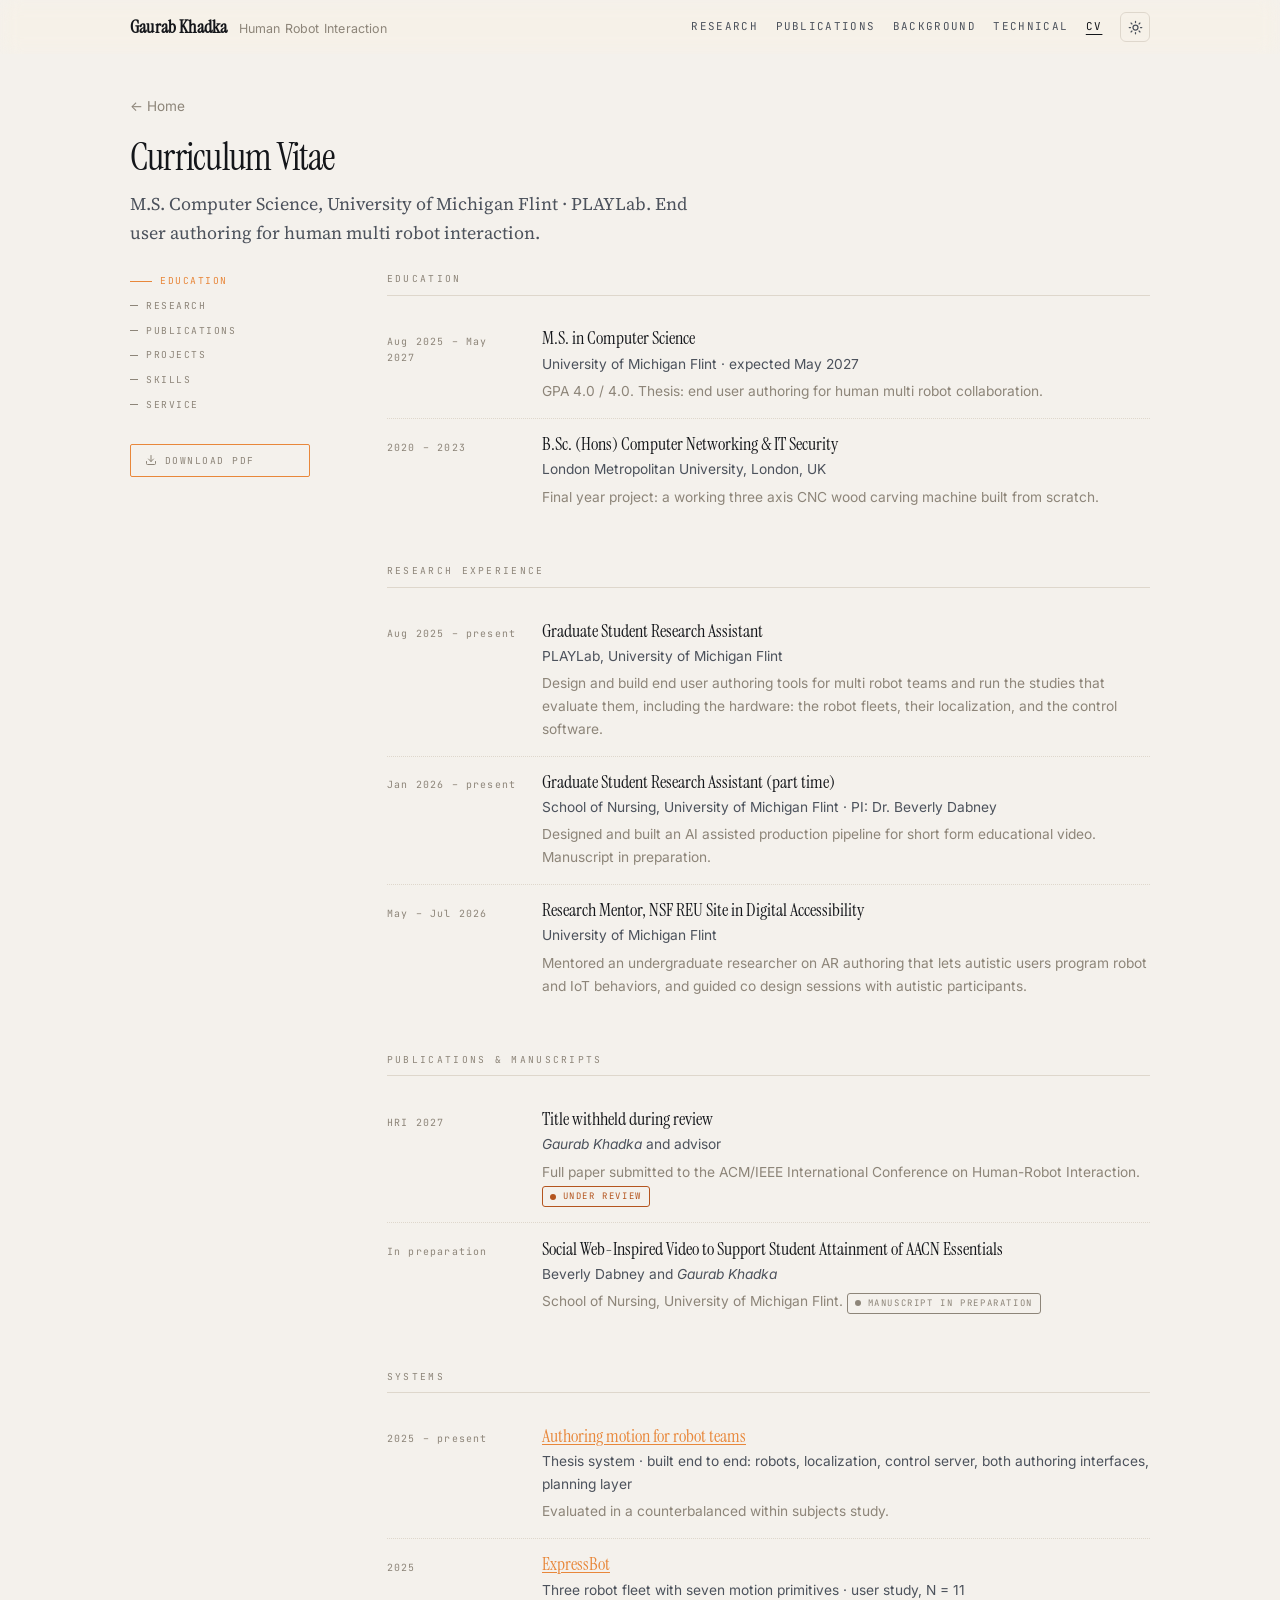
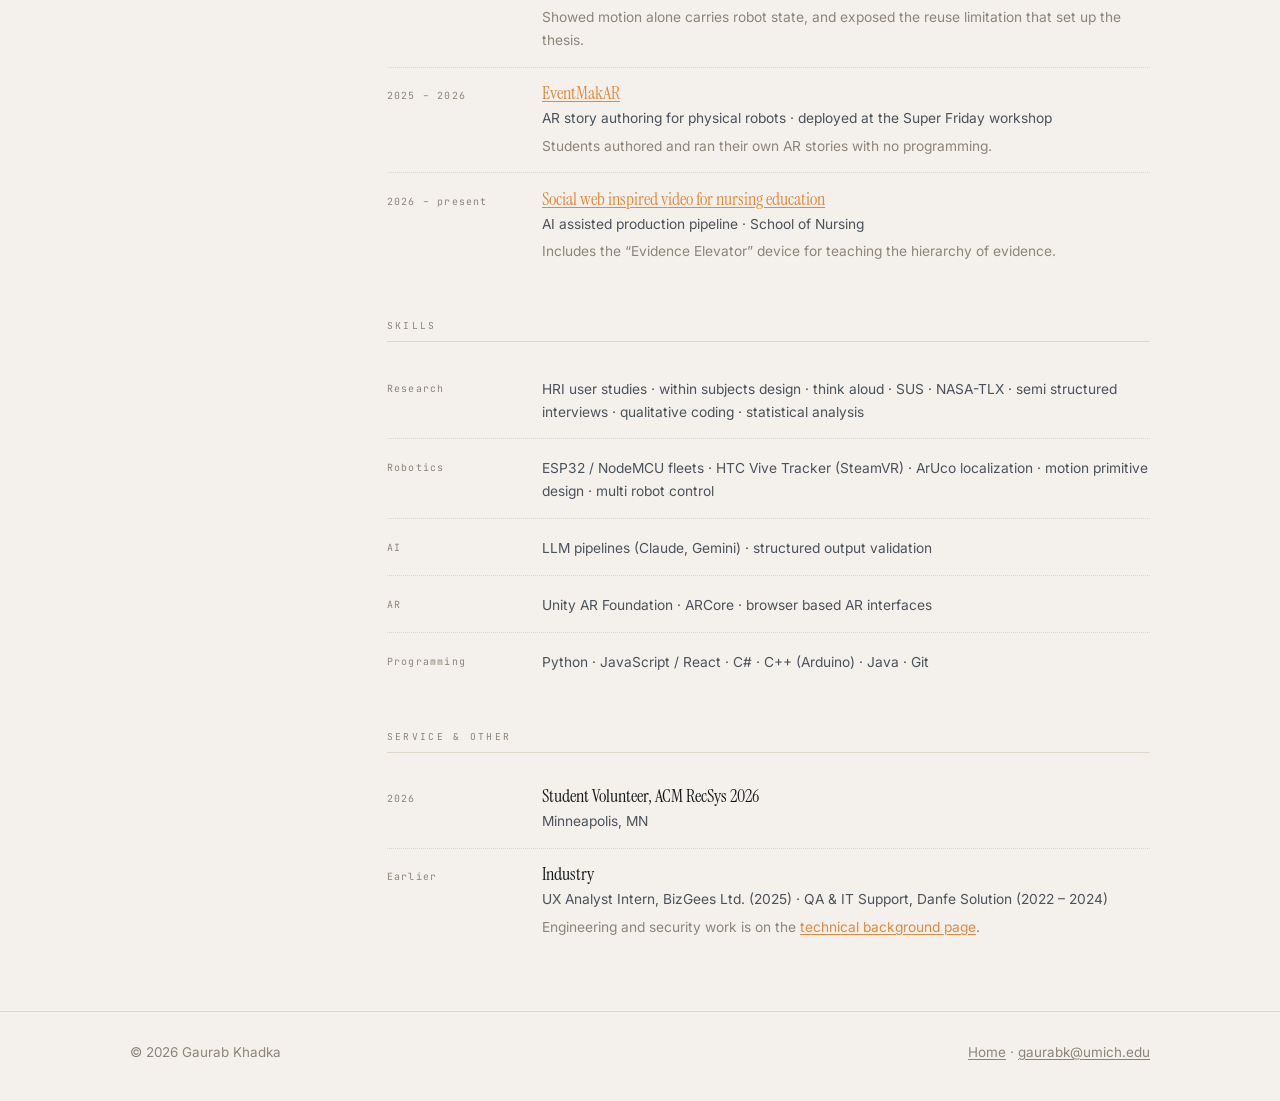
==== cv.html @ 8a124705 "Add the archive, the travelling timeline and a real CV page Publications become a kinetic archive: y" ====
<!DOCTYPE html>
<html lang="en">
<head>
<meta charset="UTF-8">
<meta name="viewport" content="width=device-width, initial-scale=1">
<title>Curriculum Vitae &mdash; Gaurab Khadka</title>
<meta name="description" content="Curriculum vitae of Gaurab Khadka: M.S. Computer Science at the University of Michigan Flint, working on end user authoring for human multi robot interaction.">
<link rel="icon" href="data:image/svg+xml,%3Csvg xmlns='http://www.w3.org/2000/svg' viewBox='0 0 64 64'%3E%3Crect width='64' height='64' rx='12' fill='%2314407f'/%3E%3Ctext x='32' y='45' font-family='Georgia,serif' font-size='33' fill='white' text-anchor='middle'%3EGK%3C/text%3E%3C/svg%3E">
<link rel="preconnect" href="https://fonts.googleapis.com">
<link rel="preconnect" href="https://fonts.gstatic.com" crossorigin>
<link href="https://fonts.googleapis.com/css2?family=Inter:wght@400;500;600&family=Instrument+Serif:ital@0;1&family=Source+Serif+4:ital,opsz,wght@0,8..60,400;0,8..60,600;1,8..60,400&family=JetBrains+Mono:wght@400;500&display=swap" rel="stylesheet">
<link rel="stylesheet" href="styles.css">
<link rel="stylesheet" href="system.css">
<link rel="stylesheet" href="art-direction.css">
<link rel="stylesheet" href="instruments.css">
<script>
  try { var t = localStorage.getItem('theme'); if (t) document.documentElement.setAttribute('data-theme', t); } catch (e) {}
</script>
</head>
<body>
<a class="skip" href="#main">Skip to content</a>

<header class="site-head">
  <div class="wrap">
    <a class="brand" href="index.html">Gaurab Khadka <span>Human Robot Interaction</span></a>
    <nav class="site-nav" aria-label="Primary">
      <a href="index.html#research">Research</a>
      <a href="index.html#publications" class="hide-xs">Publications</a>
      <a href="index.html#background" class="hide-sm">Background</a>
      <a href="engineering.html" class="hide-sm">Technical</a>
      <a href="cv.html" aria-current="page">CV</a>
      <button class="theme-btn" id="themeBtn" type="button" aria-label="Switch between light and dark theme">
        <svg viewBox="0 0 24 24" fill="none" stroke="currentColor" stroke-width="2" stroke-linecap="round" aria-hidden="true">
          <circle cx="12" cy="12" r="4"></circle>
          <path d="M12 2v2M12 20v2M2 12h2M20 12h2M4.9 4.9l1.4 1.4M17.7 17.7l1.4 1.4M19.1 4.9l-1.4 1.4M6.3 17.7l-1.4 1.4"></path>
        </svg>
      </button>
    </nav>
  </div>
</header>

<main id="main">
<div class="wrap">

  <div class="page-head">
    <a class="back" href="index.html">Home</a>
    <h1>Curriculum Vitae</h1>
    <p class="sub">
      M.S. Computer Science, University of Michigan Flint &middot; PLAYLab.
      End user authoring for human multi robot interaction.
    </p>
  </div>

  <div class="cv-grid" data-cv>

    <nav class="cv-index" aria-label="CV sections">
      <a href="#cv-edu"><s></s>Education</a>
      <a href="#cv-res"><s></s>Research</a>
      <a href="#cv-pub"><s></s>Publications</a>
      <a href="#cv-proj"><s></s>Projects</a>
      <a href="#cv-skill"><s></s>Skills</a>
      <a href="#cv-serv"><s></s>Service</a>
      <a class="cv-dl" href="Gaurab_Khadka_CV.pdf">
        <svg viewBox="0 0 24 24" width="12" height="12" fill="none" stroke="currentColor" stroke-width="2" stroke-linecap="round" stroke-linejoin="round" aria-hidden="true"><path d="M21 15v4a2 2 0 0 1-2 2H5a2 2 0 0 1-2-2v-4"></path><path d="M7 10l5 5 5-5M12 15V3"></path></svg>
        Download PDF
      </a>
    </nav>

    <div>
      <section class="cv-sec" id="cv-edu">
        <h2>Education</h2>
        <div class="cv-item">
          <div class="cv-when">Aug 2025 &ndash; May 2027</div>
          <div>
            <div class="cv-what">M.S. in Computer Science</div>
            <div class="cv-where">University of Michigan Flint &middot; expected May 2027</div>
            <div class="cv-note">GPA 4.0 / 4.0. Thesis: end user authoring for human multi robot collaboration.</div>
          </div>
        </div>
        <div class="cv-item">
          <div class="cv-when">2020 &ndash; 2023</div>
          <div>
            <div class="cv-what">B.Sc. (Hons) Computer Networking &amp; IT Security</div>
            <div class="cv-where">London Metropolitan University, London, UK</div>
            <div class="cv-note">Final year project: a working three axis CNC wood carving machine built from scratch.</div>
          </div>
        </div>
      </section>

      <section class="cv-sec" id="cv-res">
        <h2>Research experience</h2>
        <div class="cv-item">
          <div class="cv-when">Aug 2025 &ndash; present</div>
          <div>
            <div class="cv-what">Graduate Student Research Assistant</div>
            <div class="cv-where">PLAYLab, University of Michigan Flint</div>
            <div class="cv-note">
              Design and build end user authoring tools for multi robot teams and run the studies that evaluate
              them, including the hardware: the robot fleets, their localization, and the control software.
            </div>
          </div>
        </div>
        <div class="cv-item">
          <div class="cv-when">Jan 2026 &ndash; present</div>
          <div>
            <div class="cv-what">Graduate Student Research Assistant (part time)</div>
            <div class="cv-where">School of Nursing, University of Michigan Flint &middot; PI: Dr.&nbsp;Beverly Dabney</div>
            <div class="cv-note">Designed and built an AI assisted production pipeline for short form educational video. Manuscript in preparation.</div>
          </div>
        </div>
        <div class="cv-item">
          <div class="cv-when">May &ndash; Jul 2026</div>
          <div>
            <div class="cv-what">Research Mentor, NSF REU Site in Digital Accessibility</div>
            <div class="cv-where">University of Michigan Flint</div>
            <div class="cv-note">Mentored an undergraduate researcher on AR authoring that lets autistic users program robot and IoT behaviors, and guided co design sessions with autistic participants.</div>
          </div>
        </div>
      </section>

      <section class="cv-sec" id="cv-pub">
        <h2>Publications &amp; manuscripts</h2>
        <div class="cv-item">
          <div class="cv-when">HRI 2027</div>
          <div>
            <div class="cv-what">Title withheld during review</div>
            <div class="cv-where"><em>Gaurab Khadka</em> and advisor</div>
            <div class="cv-note">
              Full paper submitted to the ACM/IEEE International Conference on Human-Robot Interaction.
              <span class="status-chip review"><i></i> Under review</span>
            </div>
          </div>
        </div>
        <div class="cv-item">
          <div class="cv-when">In preparation</div>
          <div>
            <div class="cv-what">Social Web-Inspired Video to Support Student Attainment of AACN Essentials</div>
            <div class="cv-where">Beverly Dabney and <em>Gaurab Khadka</em></div>
            <div class="cv-note">
              School of Nursing, University of Michigan Flint.
              <span class="status-chip prep"><i></i> Manuscript in preparation</span>
            </div>
          </div>
        </div>
      </section>

      <section class="cv-sec" id="cv-proj">
        <h2>Systems</h2>
        <div class="cv-item" data-peek-k="M.S. thesis" data-peek-t="Authoring motion for robot teams"
             data-peek="Novices author the motions; a model composes the plan; the person approves before anything moves. Under review at HRI 2027.">
          <div class="cv-when">2025 &ndash; present</div>
          <div>
            <div class="cv-what"><a href="thesis.html">Authoring motion for robot teams</a></div>
            <div class="cv-where">Thesis system &middot; built end to end: robots, localization, control server, both authoring interfaces, planning layer</div>
            <div class="cv-note">Evaluated in a counterbalanced within subjects study.</div>
          </div>
        </div>
        <div class="cv-item" data-peek-k="Formative study" data-peek-t="ExpressBot"
             data-peek="Three robots at about $30 each, seven motion primitives, ArUco tracking. N = 11, SUS around 70.">
          <div class="cv-when">2025</div>
          <div>
            <div class="cv-what"><a href="expressbot.html">ExpressBot</a></div>
            <div class="cv-where">Three robot fleet with seven motion primitives &middot; user study, N = 11</div>
            <div class="cv-note">Showed motion alone carries robot state, and exposed the reuse limitation that set up the thesis.</div>
          </div>
        </div>
        <div class="cv-item" data-peek-k="Deployed" data-peek-t="EventMakAR"
             data-peek="A browser authoring tool for AR stories driven by five physical robot characters. Used live at a public workshop.">
          <div class="cv-when">2025 &ndash; 2026</div>
          <div>
            <div class="cv-what"><a href="eventmakar.html">EventMakAR</a></div>
            <div class="cv-where">AR story authoring for physical robots &middot; deployed at the Super Friday workshop</div>
            <div class="cv-note">Students authored and ran their own AR stories with no programming.</div>
          </div>
        </div>
        <div class="cv-item" data-peek-k="In preparation" data-peek-t="Social web inspired video"
             data-peek="An AI assisted pipeline that takes a competency topic through to a video in the course LMS.">
          <div class="cv-when">2026 &ndash; present</div>
          <div>
            <div class="cv-what"><a href="social-web-video.html">Social web inspired video for nursing education</a></div>
            <div class="cv-where">AI assisted production pipeline &middot; School of Nursing</div>
            <div class="cv-note">Includes the &ldquo;Evidence Elevator&rdquo; device for teaching the hierarchy of evidence.</div>
          </div>
        </div>
      </section>

      <section class="cv-sec" id="cv-skill">
        <h2>Skills</h2>
        <div class="cv-item">
          <div class="cv-when">Research</div>
          <div><div class="cv-where">HRI user studies &middot; within subjects design &middot; think aloud &middot; SUS &middot; NASA-TLX &middot; semi structured interviews &middot; qualitative coding &middot; statistical analysis</div></div>
        </div>
        <div class="cv-item">
          <div class="cv-when">Robotics</div>
          <div><div class="cv-where">ESP32 / NodeMCU fleets &middot; HTC Vive Tracker (SteamVR) &middot; ArUco localization &middot; motion primitive design &middot; multi robot control</div></div>
        </div>
        <div class="cv-item">
          <div class="cv-when">AI</div>
          <div><div class="cv-where">LLM pipelines (Claude, Gemini) &middot; structured output validation</div></div>
        </div>
        <div class="cv-item">
          <div class="cv-when">AR</div>
          <div><div class="cv-where">Unity AR Foundation &middot; ARCore &middot; browser based AR interfaces</div></div>
        </div>
        <div class="cv-item">
          <div class="cv-when">Programming</div>
          <div><div class="cv-where">Python &middot; JavaScript / React &middot; C# &middot; C++ (Arduino) &middot; Java &middot; Git</div></div>
        </div>
      </section>

      <section class="cv-sec" id="cv-serv">
        <h2>Service &amp; other</h2>
        <div class="cv-item">
          <div class="cv-when">2026</div>
          <div>
            <div class="cv-what">Student Volunteer, ACM RecSys 2026</div>
            <div class="cv-where">Minneapolis, MN</div>
          </div>
        </div>
        <div class="cv-item">
          <div class="cv-when">Earlier</div>
          <div>
            <div class="cv-what">Industry</div>
            <div class="cv-where">UX Analyst Intern, BizGees Ltd. (2025) &middot; QA &amp; IT Support, Danfe Solution (2022 &ndash; 2024)</div>
            <div class="cv-note">Engineering and security work is on the <a href="engineering.html">technical background page</a>.</div>
          </div>
        </div>
      </section>
    </div>
  </div>

</div>
</main>

<footer class="site-foot">
  <div class="wrap">
    <span>&copy; 2026 Gaurab Khadka</span>
    <span><a href="index.html">Home</a> &middot; <a href="mailto:gaurabk@umich.edu">gaurabk@umich.edu</a></span>
  </div>
</footer>

<script src="art-direction.js" defer></script>
<script src="instruments.js" defer></script>
</body>
</html>
---- styles.css ----
/* ============================================================
   Gaurab Khadka - academic site
   Shared stylesheet. Light default; dark via media query plus an
   explicit [data-theme] override set by the header toggle.
   ============================================================ */

:root {
  --paper:      #fbfbf9;
  --paper-alt:  #f3f3ef;
  --card:       #ffffff;
  --ink:        #1a1c20;
  --ink-soft:   #4a4f57;
  --ink-faint:  #6f747d;
  --rule:       #e2e1db;
  --accent:     #14407f;
  --accent-soft:#e9eef8;
  --mark:       #a8491a;
  --shadow:     0 1px 2px rgba(20, 24, 32, .05), 0 8px 24px -16px rgba(20, 24, 32, .25);

  --serif: "Source Serif 4", Georgia, "Times New Roman", serif;
  --sans:  "Inter", -apple-system, BlinkMacSystemFont, "Segoe UI", sans-serif;
  --mono:  "JetBrains Mono", ui-monospace, SFMono-Regular, Menlo, monospace;

  --measure: 66ch;
  --wide: 1060px;
}

@media (prefers-color-scheme: dark) {
  :root:not([data-theme="light"]) {
    --paper:      #12141a;
    --paper-alt:  #171a21;
    --card:       #181b22;
    --ink:        #e6e8ec;
    --ink-soft:   #b0b6c0;
    --ink-faint:  #8a919d;
    --rule:       #272b34;
    --accent:     #8fb4f0;
    --accent-soft:#1b2433;
    --mark:       #e0a273;
    --shadow:     0 1px 2px rgba(0,0,0,.3), 0 8px 24px -16px rgba(0,0,0,.6);
  }
}

:root[data-theme="dark"] {
  --paper:      #12141a;
  --paper-alt:  #171a21;
  --card:       #181b22;
  --ink:        #e6e8ec;
  --ink-soft:   #b0b6c0;
  --ink-faint:  #8a919d;
  --rule:       #272b34;
  --accent:     #8fb4f0;
  --accent-soft:#1b2433;
  --mark:       #e0a273;
  --shadow:     0 1px 2px rgba(0,0,0,.3), 0 8px 24px -16px rgba(0,0,0,.6);
}

*, *::before, *::after { box-sizing: border-box; }

html { -webkit-text-size-adjust: 100%; scroll-behavior: smooth; scroll-padding-top: 5rem; }
@media (prefers-reduced-motion: reduce) { html { scroll-behavior: auto; } }

body {
  margin: 0;
  background: var(--paper);
  color: var(--ink);
  font-family: var(--sans);
  font-size: 17px;
  line-height: 1.65;
  -webkit-font-smoothing: antialiased;
}

h1, h2, h3, h4 { font-family: var(--serif); font-weight: 600; line-height: 1.22; margin: 0; }
p { margin: 0 0 1rem; }
a { color: var(--accent); text-decoration-thickness: 1px; text-underline-offset: 2px; }
a:hover { text-decoration-thickness: 2px; }
:focus-visible { outline: 2px solid var(--accent); outline-offset: 3px; border-radius: 2px; }
img { max-width: 100%; }

.skip {
  position: absolute; left: -9999px; top: 0; background: var(--accent); color: #fff;
  padding: .6rem 1rem; z-index: 100; border-radius: 0 0 6px 0;
}
.skip:focus { left: 0; }

/* ---------- layout ---------- */
.wrap { width: 100%; max-width: var(--wide); margin: 0 auto; padding: 0 20px; }
.prose { max-width: var(--measure); }

section { padding: 2.75rem 0; border-top: 1px solid var(--rule); }
section.hero { border-top: 0; }

.eyebrow {
  font-family: var(--mono); font-size: .7rem; letter-spacing: .14em; text-transform: uppercase;
  color: var(--ink-faint); margin: 0 0 1.1rem;
}
h2.section-title { font-size: 1.45rem; margin: 0 0 1.4rem; letter-spacing: -.01em; }

/* ---------- header ---------- */
.site-head {
  position: sticky; top: 0; z-index: 50;
  background: var(--paper);
  border-bottom: 1px solid var(--rule);
}
@supports (backdrop-filter: blur(10px)) {
  .site-head { background: color-mix(in srgb, var(--paper) 86%, transparent); backdrop-filter: saturate(180%) blur(10px); }
}
.site-head .wrap { display: flex; align-items: center; justify-content: space-between; height: 58px; gap: 1rem; }
.brand { font-family: var(--serif); font-size: 1.02rem; font-weight: 600; color: var(--ink); text-decoration: none; white-space: nowrap; }
.brand span { color: var(--ink-faint); font-family: var(--sans); font-size: .78rem; font-weight: 400; margin-left: .5rem; }
@media (max-width: 680px) { .brand span { display: none; } }

.site-nav { display: flex; align-items: center; gap: 1.1rem; font-size: .88rem; }
.site-nav a { color: var(--ink-soft); text-decoration: none; }
.site-nav a:hover, .site-nav a[aria-current="page"] { color: var(--ink); text-decoration: underline; text-underline-offset: 4px; }
@media (max-width: 720px) { .site-nav .hide-sm { display: none; } }
@media (max-width: 560px) { .site-nav { gap: .8rem; font-size: .85rem; } .site-nav .hide-xs { display: none; } }

.theme-btn {
  background: none; border: 1px solid var(--rule); border-radius: 6px; cursor: pointer;
  color: var(--ink-soft); width: 30px; height: 30px; display: grid; place-items: center; padding: 0; flex: none;
}
.theme-btn:hover { color: var(--ink); border-color: var(--ink-faint); }
.theme-btn svg { width: 15px; height: 15px; }

/* ---------- hero ---------- */
.hero { padding: 3rem 0 2.5rem; }
.hero-grid { display: grid; grid-template-columns: minmax(0, 1fr) 190px; gap: 3rem; align-items: start; }
@media (max-width: 760px) { .hero-grid { grid-template-columns: 1fr; gap: 1.75rem; } }

.hero h1 { font-size: clamp(2.1rem, 5vw, 2.85rem); letter-spacing: -.02em; margin-bottom: .6rem; }
.hero .lede { font-family: var(--serif); font-size: 1.22rem; line-height: 1.5; color: var(--ink); margin-bottom: 1.1rem; }
.hero .affil { color: var(--ink-soft); font-size: .97rem; }
.hero .affil strong { font-weight: 600; color: var(--ink); }

.portrait {
  width: 190px; height: 190px; border-radius: 4px; object-fit: cover; object-position: 50% 26%;
  border: 1px solid var(--rule); box-shadow: var(--shadow); background: var(--paper-alt);
}
@media (max-width: 760px) { .portrait { width: 136px; height: 136px; } }

.links { display: flex; flex-wrap: wrap; gap: .5rem; margin-top: 1.4rem; }
.links a {
  display: inline-flex; align-items: center; gap: .4rem;
  font-size: .86rem; text-decoration: none; color: var(--ink-soft);
  border: 1px solid var(--rule); border-radius: 999px; padding: .34rem .85rem; background: var(--card);
}
.links a:hover { color: var(--accent); border-color: var(--accent); }
.links a svg { width: 14px; height: 14px; flex: none; }
.links a.primary { background: var(--accent); border-color: var(--accent); color: var(--paper); }
.links a.primary:hover { filter: brightness(1.1); color: var(--paper); }

/* ---------- news ---------- */
.news { list-style: none; margin: 0; padding: 0; max-width: var(--measure); }
.news li { display: grid; grid-template-columns: 5.6rem 1fr; gap: 1rem; padding: .5rem 0; border-bottom: 1px dotted var(--rule); font-size: .94rem; color: var(--ink-soft); }
.news li:last-child { border-bottom: 0; }
.news time { font-family: var(--mono); font-size: .76rem; color: var(--ink-faint); padding-top: .25rem; }
@media (max-width: 520px) {
  .news li { grid-template-columns: 1fr; gap: .15rem; }
  .news time { padding-top: 0; }
}

/* ---------- research entries ---------- */
.entry { display: grid; grid-template-columns: 250px minmax(0, 1fr); gap: 1.75rem; padding: 1.6rem 0; border-bottom: 1px solid var(--rule); }
.entry:last-of-type { border-bottom: 0; }
@media (max-width: 720px) { .entry { grid-template-columns: 1fr; gap: 1rem; } }

.entry-fig {
  border: 1px solid var(--rule); border-radius: 6px; background: var(--paper-alt);
  overflow: hidden; display: grid; place-items: center; min-height: 150px; padding: .6rem;
}
.entry-fig svg { width: 100%; height: auto; display: block; }
.entry-fig img { width: 100%; height: 100%; object-fit: cover; display: block; }

.entry h3 { font-size: 1.18rem; margin-bottom: .3rem; }
.entry h3 a { color: var(--ink); text-decoration: none; }
.entry h3 a:hover { color: var(--accent); text-decoration: underline; }
.entry .q { font-family: var(--serif); font-style: italic; color: var(--ink-soft); margin-bottom: .6rem; }
.entry p { font-size: .95rem; color: var(--ink-soft); }
.entry p strong { color: var(--ink); font-weight: 600; }

.meta { display: flex; flex-wrap: wrap; gap: .45rem; align-items: center; margin-bottom: .55rem; }
.pill {
  font-family: var(--mono); font-size: .68rem; letter-spacing: .03em; text-transform: uppercase;
  border: 1px solid var(--rule); border-radius: 3px; padding: .12rem .45rem; color: var(--ink-faint);
}
.pill.live { border-color: var(--accent); color: var(--accent); background: var(--accent-soft); }
.pill.review { border-color: var(--mark); color: var(--mark); }

.more { font-size: .88rem; display: inline-block; margin-top: .25rem; }
.more::after { content: " \2192"; }

/* ---------- publications ---------- */
.pub-group + .pub-group { margin-top: 1.8rem; }
.pub-group h3 { font-size: .8rem; font-family: var(--sans); font-weight: 600; color: var(--ink-faint); text-transform: uppercase; letter-spacing: .1em; margin-bottom: .6rem; }
.pub { display: grid; grid-template-columns: 3rem minmax(0, 1fr); gap: .9rem; padding: .85rem 0; border-bottom: 1px solid var(--rule); max-width: var(--measure); }
.pub:last-child { border-bottom: 0; }
.pub .tagno { font-family: var(--mono); font-size: .78rem; color: var(--ink-faint); padding-top: .2rem; }
.pub .title { font-family: var(--serif); font-size: 1.05rem; color: var(--ink); margin-bottom: .2rem; }
.pub .authors { font-size: .9rem; color: var(--ink-soft); }
.pub .authors em { font-style: normal; font-weight: 600; color: var(--ink); }
.pub .venue { font-size: .9rem; color: var(--ink-soft); margin-top: .15rem; }
.pub .note { font-size: .84rem; color: var(--ink-faint); margin-top: .35rem; }
@media (max-width: 520px) { .pub { grid-template-columns: 1fr; gap: .25rem; } }

/* ---------- simple rows (experience, mentoring, service) ---------- */
.rows { max-width: var(--measure); }
.row { padding: .95rem 0; border-bottom: 1px solid var(--rule); }
.row:last-child { border-bottom: 0; }
.row-head { display: flex; flex-wrap: wrap; justify-content: space-between; gap: .3rem 1rem; align-items: baseline; }
.row-head h3 { font-size: 1.03rem; }
.row-head .when { font-family: var(--mono); font-size: .76rem; color: var(--ink-faint); white-space: nowrap; }
.row .where { font-size: .92rem; color: var(--ink-soft); margin: .1rem 0 .35rem; }
.row p { font-size: .93rem; color: var(--ink-soft); margin: 0; }

.kw { display: flex; flex-wrap: wrap; gap: .4rem; margin-top: .2rem; }
.kw span {
  font-size: .82rem; color: var(--ink-soft); background: var(--paper-alt);
  border: 1px solid var(--rule); border-radius: 999px; padding: .22rem .7rem;
}

/* ---------- cards (engineering page) ---------- */
.cards { display: grid; grid-template-columns: repeat(auto-fill, minmax(268px, 1fr)); gap: 1rem; }
.card {
  background: var(--card); border: 1px solid var(--rule); border-radius: 8px; padding: 1.1rem 1.2rem;
  box-shadow: var(--shadow);
}
.card h3 { font-size: 1.02rem; margin-bottom: .35rem; }
.card p { font-size: .9rem; color: var(--ink-soft); margin-bottom: .6rem; }
.card .foot { font-size: .84rem; color: var(--ink-faint); }

.compact { list-style: none; margin: 0; padding: 0; max-width: var(--measure); }
.compact li { padding: .55rem 0; border-bottom: 1px dotted var(--rule); font-size: .93rem; color: var(--ink-soft); }
.compact li:last-child { border-bottom: 0; }
.compact strong { color: var(--ink); font-weight: 600; }

/* ---------- detail pages ---------- */
.page-head { padding: 2.4rem 0 1.6rem; }
.back { font-size: .85rem; color: var(--ink-faint); text-decoration: none; display: inline-block; margin-bottom: 1rem; }
.back::before { content: "\2190  "; }
.back:hover { color: var(--accent); }
.page-head h1 { font-size: clamp(1.8rem, 4vw, 2.4rem); letter-spacing: -.02em; margin-bottom: .5rem; }
.page-head .sub { font-family: var(--serif); font-size: 1.12rem; color: var(--ink-soft); max-width: var(--measure); margin: 0; }

.facts { display: grid; grid-template-columns: repeat(auto-fit, minmax(150px, 1fr)); gap: 1rem 1.6rem; margin: 1.6rem 0 0; padding: 1.1rem 0; border-top: 1px solid var(--rule); border-bottom: 1px solid var(--rule); }
.facts div { font-size: .9rem; }
.facts .k { font-family: var(--mono); font-size: .68rem; letter-spacing: .1em; text-transform: uppercase; color: var(--ink-faint); margin-bottom: .2rem; }
.facts .v { color: var(--ink); }

article.body { max-width: var(--measure); padding: 2rem 0 1rem; }
article.body h2 { font-size: 1.3rem; margin: 2rem 0 .7rem; }
article.body h2:first-child { margin-top: 0; }
article.body h3 { font-size: 1.05rem; margin: 1.4rem 0 .4rem; }
article.body p, article.body li { color: var(--ink-soft); }
article.body strong { color: var(--ink); font-weight: 600; }
article.body ul { padding-left: 1.15rem; margin: 0 0 1rem; }
article.body li { margin-bottom: .45rem; }

figure.diagram { margin: 1.75rem 0; max-width: 100%; }
figure.diagram .frame { border: 1px solid var(--rule); border-radius: 8px; background: var(--paper-alt); padding: 1.1rem; }
/* Figures whose artwork has a light background of its own: keep the plate white in dark mode
   so black labels stay readable. */
figure.diagram .frame.plate { background: #fff; padding: .75rem; }
figure.diagram .frame.plate img { border-radius: 3px; }
figure.diagram img { width: 100%; height: auto; display: block; }
figure.diagram svg { width: 100%; height: auto; display: block; }
figure.diagram figcaption { font-size: .84rem; color: var(--ink-faint); margin-top: .55rem; line-height: 1.5; }

.callout {
  border-left: 3px solid var(--accent); background: var(--accent-soft);
  padding: .9rem 1.1rem; border-radius: 0 6px 6px 0; margin: 1.5rem 0; font-size: .93rem; color: var(--ink-soft);
}
.callout strong { color: var(--ink); }
.callout p:last-child { margin-bottom: 0; }

/* ---------- contact + footer ---------- */
.contact-grid { display: flex; flex-wrap: wrap; gap: 1.5rem 3rem; }
.contact-grid div { font-size: .94rem; }
.contact-grid .k { font-family: var(--mono); font-size: .68rem; letter-spacing: .1em; text-transform: uppercase; color: var(--ink-faint); margin-bottom: .2rem; }

.site-foot { border-top: 1px solid var(--rule); padding: 1.8rem 0 2.4rem; margin-top: 1rem; color: var(--ink-faint); font-size: .84rem; }
.site-foot .wrap { display: flex; flex-wrap: wrap; justify-content: space-between; gap: .6rem; }
.site-foot a { color: var(--ink-faint); }

/* ---------- SVG diagram tokens (figures follow the theme) ---------- */
.dg-box { fill: var(--card); stroke: var(--rule); }
.dg-box-accent { fill: var(--accent-soft); stroke: var(--accent); }
.dg-text { fill: var(--ink); font-family: var(--sans); }
.dg-sub { fill: var(--ink-faint); font-family: var(--sans); }
.dg-line { stroke: var(--ink-faint); fill: none; }
.dg-arrow { fill: var(--ink-faint); }
.dg-accent-line { stroke: var(--accent); fill: none; }
---- system.css ----
/* ============================================================
   "The Arena" — interaction layer for gaurab khadka's site
   Loaded after styles.css. Adds the instrument-panel hero, the
   research map, stateful project cards, expanding publications
   and the timeline.

   COLOR CARRIES MEANING, not decoration:
     --human   (amber) : a person authored / approved this
     --machine (blue)  : a model composed / proposed this
   Used consistently in the arena, the cards and the diagrams.
   ============================================================ */

:root {
  --human:        #c2701c;
  --human-bright: #f0a64a;
  --machine:      #2f6ca8;
  --machine-bright:#6fb0e8;

  --arena-bg:   #0b0d11;
  --arena-grid: rgba(255, 255, 255, .055);
  --arena-line: rgba(255, 255, 255, .16);
  --arena-ink:  #e9ecf1;
  --arena-dim:  #8d96a5;

  --spring: cubic-bezier(.22, 1, .36, 1);
  --snap:   cubic-bezier(.34, 1.4, .64, 1);
}

/* ---------- small technical labels ---------- */
.tag-num {
  font-family: var(--mono); font-size: .68rem; letter-spacing: .16em;
  color: var(--ink-faint); text-transform: uppercase;
  display: flex; align-items: center; gap: .6rem; margin: 0 0 1rem;
}
.tag-num::after { content: ""; flex: 1; height: 1px; background: var(--rule); }
.tag-num b { font-weight: 500; color: var(--accent); font-variant-numeric: tabular-nums; }

/* ============================================================
   HERO — the arena
   ============================================================ */
.arena-hero {
  background: var(--arena-bg);
  color: var(--arena-ink);
  border-bottom: 1px solid var(--rule);
  position: relative;
  overflow: hidden;
  padding: 0;
}
.arena-hero .wrap { position: relative; z-index: 2; }

.arena-grid-wrap {
  display: grid;
  grid-template-columns: minmax(0, 1fr) minmax(0, 1fr);
  gap: 2.5rem;
  align-items: center;
  min-height: min(82vh, 680px);
  padding: 3.5rem 0 3rem;
}
@media (max-width: 900px) {
  .arena-grid-wrap { grid-template-columns: 1fr; min-height: 0; gap: 1.5rem; padding: 2.5rem 0 2rem; }
}

.arena-hero h1 {
  font-size: clamp(2.3rem, 5.5vw, 3.4rem);
  letter-spacing: -.025em; color: #fff; margin-bottom: .75rem;
}
.arena-hero .lede {
  font-family: var(--serif); font-size: clamp(1.05rem, 2.2vw, 1.3rem); line-height: 1.5;
  color: var(--arena-ink); margin-bottom: 1.1rem; max-width: 34ch;
}
.arena-hero .lede .hl-human   { color: var(--human-bright); }
.arena-hero .lede .hl-machine { color: var(--machine-bright); }
.arena-hero .affil { color: var(--arena-dim); font-size: .95rem; line-height: 1.6; }
.arena-hero .affil strong { color: #fff; font-weight: 600; }
.arena-hero .eyebrow { color: var(--arena-dim); }

/* hero link buttons, magnetic */
.arena-hero .links a {
  background: rgba(255,255,255,.04); border-color: rgba(255,255,255,.16); color: var(--arena-ink);
  transition: transform .18s var(--spring), background-color .18s ease, border-color .18s ease;
  will-change: transform;
}
.arena-hero .links a:hover { background: rgba(255,255,255,.1); border-color: rgba(255,255,255,.4); color: #fff; }
.arena-hero .links a.primary { background: var(--human); border-color: var(--human); color: #10120f; font-weight: 500; }
.arena-hero .links a.primary:hover { background: var(--human-bright); border-color: var(--human-bright); color: #10120f; }
.arena-hero .links a:focus-visible { outline-color: var(--human-bright); }

/* the canvas panel */
.arena-panel { position: relative; }
.arena-stage {
  position: relative;
  border: 1px solid var(--arena-line);
  border-radius: 10px;
  background:
    linear-gradient(180deg, rgba(255,255,255,.025), rgba(255,255,255,0));
  aspect-ratio: 4 / 3;
  overflow: hidden;
  touch-action: none;           /* let us capture drags for authoring */
  cursor: crosshair;
}
@media (max-width: 900px) { .arena-stage { aspect-ratio: 3 / 2; } }
.arena-stage canvas { display: block; width: 100%; height: 100%; }

.arena-corner {
  position: absolute; font-family: var(--mono); font-size: .62rem; letter-spacing: .1em;
  color: var(--arena-dim); text-transform: uppercase; pointer-events: none; z-index: 2;
}
.arena-corner.tl { top: 10px; left: 12px; }
.arena-corner.tr { top: 10px; right: 12px; font-variant-numeric: tabular-nums; }
.arena-corner.bl { bottom: 10px; left: 12px; }

.arena-hint {
  position: absolute; left: 50%; bottom: 14px; transform: translateX(-50%);
  font-family: var(--mono); font-size: .68rem; letter-spacing: .06em;
  color: var(--arena-ink);
  background: rgba(12,14,18,.82); border: 1px solid var(--arena-line);
  padding: .38rem .8rem; border-radius: 999px; white-space: nowrap;
  display: flex; align-items: center; gap: .5rem; z-index: 3;
  transition: opacity .35s ease, transform .35s var(--spring);
}
.arena-hint .dot {
  width: 6px; height: 6px; border-radius: 50%; background: var(--human-bright); flex: none;
  animation: pulse 2s ease-in-out infinite;
}
@keyframes pulse { 0%,100% { opacity: .35; } 50% { opacity: 1; } }
.arena-stage.is-used .arena-hint { opacity: 0; transform: translateX(-50%) translateY(6px); pointer-events: none; }

.arena-legend {
  display: flex; flex-wrap: wrap; gap: 1rem; margin-top: .8rem;
  font-family: var(--mono); font-size: .66rem; letter-spacing: .08em; text-transform: uppercase;
  color: var(--arena-dim);
}
.arena-legend span { display: inline-flex; align-items: center; gap: .42rem; }
.arena-legend i { width: 14px; height: 2px; border-radius: 2px; display: inline-block; }
.arena-legend i.h { background: var(--human-bright); }
.arena-legend i.m { background: var(--machine-bright); }

.arena-reset {
  background: none; border: 1px solid var(--arena-line); color: var(--arena-dim);
  font-family: var(--mono); font-size: .66rem; letter-spacing: .08em; text-transform: uppercase;
  padding: .3rem .7rem; border-radius: 4px; cursor: pointer; margin-left: auto;
  transition: color .18s ease, border-color .18s ease;
}
.arena-reset:hover { color: var(--arena-ink); border-color: var(--arena-ink); }

/* ============================================================
   RESEARCH MAP
   ============================================================ */
.map {
  position: relative; margin-top: 1.4rem;
  min-height: 330px;
}
.map-lines { position: absolute; inset: 0; width: 100%; height: 100%; overflow: visible; }
.map-lines line {
  stroke: var(--rule); stroke-width: 1.4; transition: stroke .25s ease, stroke-width .25s ease;
}
.map-lines line.is-lit { stroke: var(--accent); stroke-width: 2; }

.map-node {
  position: absolute; transform: translate(-50%, -50%);
  font-family: var(--sans); font-size: .86rem; cursor: pointer;
  background: var(--card); color: var(--ink-soft);
  border: 1px solid var(--rule); border-radius: 999px;
  padding: .42rem .95rem; white-space: nowrap;
  transition: transform .25s var(--spring), border-color .2s ease, color .2s ease, background-color .2s ease;
}
.map-node:hover, .map-node:focus-visible { border-color: var(--accent); color: var(--accent); }
.map-node.is-lit { border-color: var(--accent); color: var(--accent); background: var(--accent-soft); }
.map-node.is-dim { opacity: .35; }

.map-node.is-core {
  background: var(--accent); border-color: var(--accent); color: #fff;
  font-family: var(--serif); font-size: 1rem; padding: .6rem 1.2rem; cursor: default;
  max-width: 15rem; white-space: normal; text-align: center; line-height: 1.3;
}
:root[data-theme="dark"] .map-node.is-core { color: #0d1017; }
@media (prefers-color-scheme: dark) { :root:not([data-theme="light"]) .map-node.is-core { color: #0d1017; } }

.map-node.is-project {
  font-family: var(--mono); font-size: .7rem; letter-spacing: .04em; text-transform: uppercase;
  border-radius: 4px; padding: .34rem .6rem;
}

/* map collapses to a plain readable list on small screens */
.map-fallback { display: none; }
@media (max-width: 760px) {
  .map { display: none; }
  .map-fallback { display: block; }
  .map-fallback .kw { margin-bottom: .9rem; }
  .map-fallback h4 { font-size: .95rem; margin-bottom: .3rem; }
  .map-fallback p { font-size: .9rem; color: var(--ink-soft); }
}

/* ============================================================
   PROJECT CARDS — idle / hover / open
   ============================================================ */
.pcard {
  border: 1px solid var(--rule); border-radius: 10px; background: var(--card);
  margin-bottom: 1rem; overflow: hidden;
  transition: border-color .25s ease, box-shadow .25s ease, transform .25s var(--spring);
}
.pcard:hover { border-color: color-mix(in srgb, var(--accent) 45%, var(--rule)); box-shadow: var(--shadow); }
.pcard.is-open { border-color: var(--accent); box-shadow: var(--shadow); }

.pcard-head {
  display: grid; grid-template-columns: 210px minmax(0, 1fr) auto; gap: 1.4rem; align-items: center;
  width: 100%; text-align: left; background: none; border: 0; padding: 1.1rem 1.25rem;
  font: inherit; color: inherit; cursor: pointer;
}
@media (max-width: 820px) {
  .pcard-head { grid-template-columns: 1fr auto; gap: .9rem 1rem; }
  .pcard-viz { grid-column: 1 / -1; }
}

.pcard-viz {
  border: 1px solid var(--rule); border-radius: 6px; background: var(--paper-alt);
  aspect-ratio: 16 / 10; overflow: hidden; position: relative;
}
.pcard-viz svg { width: 100%; height: 100%; display: block; }
.pcard-viz img { width: 100%; height: 100%; object-fit: contain; display: block; background: #fff; }

.pcard-title { display: block; font-family: var(--serif); font-size: 1.2rem; margin: 0 0 .25rem; color: var(--ink); }
.pcard-q { display: block; font-family: var(--serif); font-style: italic; color: var(--ink-soft); font-size: .97rem; margin: 0; }
.pcard-meta { display: flex; flex-wrap: wrap; gap: .4rem; margin-bottom: .5rem; }

.pcard-toggle {
  width: 34px; height: 34px; border-radius: 50%; border: 1px solid var(--rule);
  display: grid; place-items: center; color: var(--ink-faint); flex: none;
  transition: transform .3s var(--spring), border-color .2s ease, color .2s ease;
}
.pcard:hover .pcard-toggle { border-color: var(--accent); color: var(--accent); }
.pcard.is-open .pcard-toggle { transform: rotate(45deg); border-color: var(--accent); color: var(--accent); }
.pcard-toggle svg { width: 14px; height: 14px; }

/* smooth auto-height expansion without measuring in JS */
.pcard-body { display: grid; grid-template-rows: 0fr; transition: grid-template-rows .42s var(--spring); }
.pcard.is-open .pcard-body { grid-template-rows: 1fr; }
.pcard-body > div { overflow: hidden; min-height: 0; }
.pcard-inner { padding: 0 1.25rem 1.4rem; border-top: 1px solid var(--rule); margin-top: .2rem; }

.pfacts { display: grid; grid-template-columns: repeat(auto-fit, minmax(160px, 1fr)); gap: 1.1rem; padding: 1.1rem 0; }
.pfacts .k {
  font-family: var(--mono); font-size: .64rem; letter-spacing: .12em; text-transform: uppercase;
  color: var(--ink-faint); margin-bottom: .25rem;
}
.pfacts .v { font-size: .92rem; color: var(--ink); }
.pfacts p { margin: 0; font-size: .92rem; color: var(--ink-soft); }
.pfacts h4 { font-size: .92rem; margin: 0 0 .25rem; }

.pcard-inner h4.block {
  font-family: var(--mono); font-size: .64rem; letter-spacing: .12em; text-transform: uppercase;
  color: var(--ink-faint); margin: 1.1rem 0 .4rem; font-weight: 500;
}
.pcard-inner p { font-size: .94rem; color: var(--ink-soft); }
.pcard-inner ul { padding-left: 1.1rem; font-size: .94rem; color: var(--ink-soft); margin: 0 0 .8rem; }
.pcard-inner li { margin-bottom: .35rem; }
.pcard-inner strong { color: var(--ink); font-weight: 600; }

/* ---- the approve / reject demo inside card 01 ---- */
.demo {
  border: 1px solid var(--rule); border-radius: 8px; overflow: hidden;
  background: var(--paper-alt); margin: .5rem 0 1rem;
}
.demo-stage { position: relative; aspect-ratio: 5 / 2; background: var(--arena-bg); }
.demo-stage canvas { display: block; width: 100%; height: 100%; }
.demo-bar {
  display: flex; flex-wrap: wrap; align-items: center; gap: .6rem;
  padding: .7rem .85rem; border-top: 1px solid var(--rule);
}
.demo-status {
  font-family: var(--mono); font-size: .68rem; letter-spacing: .08em; text-transform: uppercase;
  color: var(--ink-faint); margin-right: auto; display: flex; align-items: center; gap: .45rem;
}
.demo-status i { width: 7px; height: 7px; border-radius: 50%; background: var(--machine); flex: none; }
.demo-status.state-approved i { background: var(--human); }
.demo-btn {
  font: inherit; font-size: .82rem; cursor: pointer; border-radius: 6px; padding: .35rem .85rem;
  border: 1px solid var(--rule); background: var(--card); color: var(--ink-soft);
  transition: transform .15s var(--snap), border-color .18s ease, color .18s ease, background-color .18s ease;
}
.demo-btn:hover { border-color: var(--ink-faint); color: var(--ink); }
.demo-btn:active { transform: scale(.96); }
.demo-btn.is-primary { background: var(--human); border-color: var(--human); color: #12100c; font-weight: 500; }
.demo-btn.is-primary:hover { background: var(--human-bright); border-color: var(--human-bright); color: #12100c; }
.demo-note { font-size: .82rem; color: var(--ink-faint); padding: 0 .85rem .8rem; margin: 0; }

/* ---- primitive picker inside card 02 ---- */
.prims { display: flex; flex-wrap: wrap; gap: .4rem; margin: .2rem 0 .9rem; }
.prim-btn {
  font-family: var(--mono); font-size: .7rem; letter-spacing: .04em; cursor: pointer;
  border: 1px solid var(--rule); background: var(--card); color: var(--ink-soft);
  border-radius: 4px; padding: .3rem .6rem;
  transition: border-color .18s ease, color .18s ease, background-color .18s ease;
}
.prim-btn:hover { border-color: var(--ink-faint); color: var(--ink); }
.prim-btn[aria-pressed="true"] { border-color: var(--accent); color: var(--accent); background: var(--accent-soft); }
.prim-stage { border: 1px solid var(--rule); border-radius: 8px; background: var(--arena-bg); aspect-ratio: 5 / 2; overflow: hidden; }
.prim-stage canvas { display: block; width: 100%; height: 100%; }

/* ============================================================
   PUBLICATIONS — expanding rows
   ============================================================ */
.pubrow { border-bottom: 1px solid var(--rule); }
.pubrow:last-child { border-bottom: 0; }
.pubrow-head {
  display: grid; grid-template-columns: 3rem minmax(0, 1fr) auto; gap: .9rem; align-items: start;
  width: 100%; text-align: left; background: none; border: 0; font: inherit; color: inherit;
  padding: 1rem .2rem; cursor: pointer;
}
@media (max-width: 560px) { .pubrow-head { grid-template-columns: minmax(0,1fr) auto; } .pubrow-head .tagno { display: none; } }
.pubrow-head:hover .pub-title-x { color: var(--accent); }
.pub-title-x { display: block; font-family: var(--serif); font-size: 1.05rem; color: var(--ink); margin-bottom: .2rem; transition: color .2s ease; }
.pubrow .pcard-toggle { width: 28px; height: 28px; }
.pubrow.is-open .pcard-toggle { transform: rotate(45deg); border-color: var(--accent); color: var(--accent); }
.pubrow-body { display: grid; grid-template-rows: 0fr; transition: grid-template-rows .4s var(--spring); }
.pubrow.is-open .pubrow-body { grid-template-rows: 1fr; }
.pubrow-body > div { overflow: hidden; min-height: 0; }
.pubrow-inner { padding: 0 .2rem 1.2rem 3.9rem; }
@media (max-width: 560px) { .pubrow-inner { padding-left: .2rem; } }
.pubrow-inner p { font-size: .92rem; color: var(--ink-soft); }

.status-chip {
  display: inline-flex; align-items: center; gap: .4rem;
  font-family: var(--mono); font-size: .64rem; letter-spacing: .08em; text-transform: uppercase;
  border: 1px solid var(--rule); border-radius: 3px; padding: .14rem .45rem; color: var(--ink-faint);
}
.status-chip i { width: 6px; height: 6px; border-radius: 50%; flex: none; background: currentColor; }
.status-chip.review   { border-color: var(--mark); color: var(--mark); }
.status-chip.prep     { border-color: var(--ink-faint); color: var(--ink-faint); }

/* ============================================================
   TIMELINE
   ============================================================ */
.tl { position: relative; padding-left: 1.4rem; }
.tl::before { content: ""; position: absolute; left: 4px; top: .6rem; bottom: .6rem; width: 1px; background: var(--rule); }
.tl-item { position: relative; padding: .55rem 0; }
.tl-item::before {
  content: ""; position: absolute; left: -1.4rem; top: 1.05rem;
  width: 9px; height: 9px; border-radius: 50%; background: var(--paper);
  border: 2px solid var(--ink-faint); transition: border-color .2s ease, transform .2s var(--snap);
}
.tl-item.is-open::before, .tl-item:hover::before { border-color: var(--accent); transform: scale(1.25); }
.tl-head {
  display: flex; flex-wrap: wrap; gap: .2rem .8rem; align-items: baseline; width: 100%;
  background: none; border: 0; font: inherit; color: inherit; text-align: left; cursor: pointer; padding: .2rem 0;
}
.tl-when { font-family: var(--mono); font-size: .7rem; color: var(--ink-faint); white-space: nowrap; }
.tl-what { font-size: .96rem; color: var(--ink); font-weight: 500; }
.tl-body { display: grid; grid-template-rows: 0fr; transition: grid-template-rows .35s var(--spring); }
.tl-item.is-open .tl-body { grid-template-rows: 1fr; }
.tl-body > div { overflow: hidden; min-height: 0; }
.tl-body p { font-size: .9rem; color: var(--ink-soft); margin: .3rem 0 .2rem; }

.split { display: grid; grid-template-columns: minmax(0, 1fr) minmax(0, 1fr); gap: 3rem; align-items: start; }
@media (max-width: 860px) { .split { grid-template-columns: 1fr; gap: 1.8rem; } }

/* ============================================================
   NEXT / QUESTIONS
   ============================================================ */
.qgrid { display: grid; grid-template-columns: repeat(auto-fit, minmax(255px, 1fr)); gap: 1rem; }
.qcard {
  border: 1px solid var(--rule); border-left: 3px solid var(--accent); border-radius: 0 8px 8px 0;
  padding: 1.1rem 1.2rem; background: var(--card);
  transition: transform .25s var(--spring), box-shadow .25s ease;
}
.qcard:hover { transform: translateY(-3px); box-shadow: var(--shadow); }
.qcard .n { font-family: var(--mono); font-size: .64rem; letter-spacing: .12em; color: var(--ink-faint); }
.qcard h3 { font-size: 1.02rem; margin: .35rem 0 .45rem; }
.qcard p { font-size: .9rem; color: var(--ink-soft); margin: 0; }

/* ============================================================
   MICROINTERACTIONS + SCROLL REVEAL
   ============================================================ */
/* The hidden state is applied ONLY when JS has confirmed it can un-hide.
   Without JS, or if the observer never fires, content is simply visible. */
.js-anim .reveal { opacity: 0; transform: translateY(14px); }
.js-anim .reveal.is-in { opacity: 1; transform: none; transition: opacity .6s ease, transform .6s var(--spring); }

.links a svg, .contact-grid a svg { transition: transform .25s var(--spring); }
.links a:hover svg { transform: translateY(-1px) scale(1.06); }

/* ============================================================
   REDUCED MOTION — everything still works, nothing moves
   ============================================================ */
@media (prefers-reduced-motion: reduce) {
  .reveal, .reveal.is-in { opacity: 1; transform: none; transition: none; }
  .pcard, .pcard-toggle, .pcard-body, .pubrow-body, .tl-body, .qcard, .map-node,
  .arena-hero .links a, .demo-btn, .arena-hint {
    transition: none !important;
  }
  .qcard:hover, .pcard:hover { transform: none; }
  .arena-hint .dot { animation: none; opacity: .9; }
  .pcard-body, .pubrow-body, .tl-body { transition: none; }
}
---- art-direction.css ----
/* ============================================================
   TRACE — art direction layer
   Loads after styles.css + system.css and takes over the visual
   system. One idea: a single authored trajectory threads the
   document. Everything else gets out of its way.

   Palette is deliberately one accent. The human/machine encoding
   survives as amber (accent) vs steel (near-neutral).
   ============================================================ */

:root {
  --void:       #08090b;
  --void-soft:  #101216;
  --paper:      #f4f1ec;      /* warmer than before: editorial, not clinical */
  --paper-alt:  #eae5dd;
  --card:       #fbf9f6;
  --ink:        #14161a;
  --ink-soft:   #4c525c;
  --ink-faint:  #8d8579;
  --rule:       #ded7cc;

  --accent:      #e8873a;     /* the only real colour on the site */
  --accent-soft: #fbeade;
  --steel:       #8a94a6;     /* machine: intentionally almost neutral */

  --human:        var(--accent);
  --human-bright: #f09a52;
  --machine:      var(--steel);
  --machine-bright: #a7b0be;
  --mark:         #b4551f;

  --arena-bg:   #08090b;
  --arena-ink:  #ece7df;
  --arena-dim:  #7d8490;
  --arena-line: rgba(255,255,255,.14);
  --arena-grid: rgba(255,255,255,.05);

  --display: "Instrument Serif", "Source Serif 4", Georgia, serif;

  --ease:   cubic-bezier(.22, 1, .36, 1);
  --ease-io:cubic-bezier(.65, 0, .35, 1);

  --gut: clamp(18px, 4vw, 56px);
}

@media (prefers-color-scheme: dark) {
  :root:not([data-theme="light"]) {
    --paper: #0d0f12; --paper-alt: #131619; --card: #14171b;
    --ink: #eceadf; --ink-soft: #b4b0a6; --ink-faint: #8b877e; --rule: #262a30;
    --accent-soft: #241a12;
  }
}
:root[data-theme="dark"] {
  --paper: #0d0f12; --paper-alt: #131619; --card: #14171b;
  --ink: #eceadf; --ink-soft: #b4b0a6; --ink-faint: #8b877e; --rule: #262a30;
  --accent-soft: #241a12;
}

body { background: var(--paper); font-size: 16.5px; }

/* ============================================================
   LOADER — three systems initialise, then hand over
   ============================================================ */
.boot {
  position: fixed; inset: 0; z-index: 200; background: var(--void);
  display: grid; place-items: center; gap: 0;
  transition: opacity .7s var(--ease), visibility .7s;
}
.boot[hidden] { display: none; }
.boot.is-done { opacity: 0; visibility: hidden; pointer-events: none; }
.boot-inner { display: flex; flex-direction: column; gap: .55rem; }
.boot-row {
  display: flex; align-items: center; gap: .7rem;
  font-family: var(--mono); font-size: .64rem; letter-spacing: .22em;
  text-transform: uppercase; color: #5d636e;
  opacity: 0; transform: translateY(4px);
  animation: bootIn .5s var(--ease) forwards;
}
.boot-row:nth-child(2) { animation-delay: .13s; }
.boot-row:nth-child(3) { animation-delay: .26s; }
.boot-row i { width: 5px; height: 5px; border-radius: 50%; background: var(--accent); opacity: .25; }
.boot-row.on { color: var(--arena-ink); }
.boot-row.on i { opacity: 1; }
@keyframes bootIn { to { opacity: 1; transform: none; } }

/* ============================================================
   NAVIGATION — fixed index, edge aligned
   ============================================================ */
.site-head { background: transparent; border-bottom: 0; mix-blend-mode: normal; }
.site-head .wrap { height: 54px; }
.brand { font-family: var(--display); font-size: 1.15rem; letter-spacing: .01em; }
.arena-hero ~ * .brand { color: var(--ink); }
.site-nav a { font-family: var(--mono); font-size: .68rem; letter-spacing: .12em; text-transform: uppercase; }

/* head sits over the dark hero until you scroll past it */
.site-head.on-dark { background: transparent; }
.site-head.on-dark .brand { color: #fff; }
.site-head.on-dark .site-nav a { color: rgba(255,255,255,.62); }
.site-head.on-dark .site-nav a:hover { color: #fff; }
.site-head.on-dark .theme-btn { border-color: rgba(255,255,255,.22); color: rgba(255,255,255,.62); }
.site-head.scrolled {
  background: color-mix(in srgb, var(--paper) 88%, transparent);
  backdrop-filter: saturate(160%) blur(12px);
  border-bottom: 1px solid var(--rule);
}

.index-nav {
  position: fixed; left: max(14px, 2vw); top: 50%; transform: translateY(-50%);
  z-index: 60; display: flex; flex-direction: column; gap: .55rem;
  font-family: var(--mono); font-size: .6rem; letter-spacing: .14em;
}
@media (max-width: 1180px) { .index-nav { display: none; } }
.index-nav a {
  display: flex; align-items: center; gap: .5rem; text-decoration: none;
  color: var(--ink-faint); opacity: .55; transition: opacity .3s var(--ease), color .3s var(--ease);
}
.index-nav a b { font-weight: 400; font-variant-numeric: tabular-nums; }
.index-nav a s {
  width: 10px; height: 1px; background: currentColor; text-decoration: none;
  transition: width .4s var(--ease);
}
.index-nav a span {
  text-transform: uppercase; opacity: 0; transform: translateX(-4px);
  transition: opacity .35s var(--ease), transform .35s var(--ease); white-space: nowrap;
}
.index-nav:hover a { opacity: .85; }
.index-nav:hover a span, .index-nav a:focus-visible span { opacity: 1; transform: none; }
.index-nav a.is-active { opacity: 1; color: var(--accent); }
.index-nav a.is-active s { width: 26px; }
.index-nav.on-dark a { color: #aeb4bd; }
.index-nav.on-dark a.is-active { color: var(--accent); }

/* ============================================================
   THE TRACE — one path through the whole document
   ============================================================ */
.spine {
  position: absolute; top: 0; left: 0; width: 100%; height: 100%;
  pointer-events: none; z-index: 0; overflow: visible;
}
.spine path.track { fill: none; stroke: var(--rule); stroke-width: 1; opacity: .5; }
.spine path.drawn { fill: none; stroke: var(--accent); stroke-width: 1.6; stroke-linecap: round; }
.spine circle.head { fill: var(--accent); }
.spine circle.halo { fill: none; stroke: var(--accent); opacity: .3; }
main { position: relative; }
main > section { position: relative; z-index: 1; }

/* ============================================================
   ENVIRONMENTS
   ============================================================ */
.env-dark {
  background: var(--void); color: var(--arena-ink);
  --ink: #ece7df; --ink-soft: #a8adb6; --ink-faint: #6f757f;
  --rule: rgba(255,255,255,.12); --card: #101216; --paper-alt: #101216;
  --accent-soft: rgba(232,135,58,.12);
}
.env-dark .section-title, .env-dark h2, .env-dark h3 { color: #fff; }
.env-light { background: var(--paper); }
section { border-top: 0; padding: clamp(4rem, 9vw, 8rem) 0; }

/* ============================================================
   TYPE — exhibition catalogue
   ============================================================ */
h1, h2, h3, h4, .section-title, .pcard-title, .pub-title-x, .qcard h3, .tl-what {
  font-family: var(--display); font-weight: 400; letter-spacing: -.012em;
}
.section-title { font-size: clamp(2rem, 4.6vw, 3.6rem); line-height: 1.02; margin-bottom: 1.6rem; }
.eyebrow, .tag-num { font-family: var(--mono); font-size: .6rem; letter-spacing: .24em; }
.tag-num b { color: var(--accent); }

.annot {
  font-family: var(--mono); font-size: .58rem; letter-spacing: .2em;
  text-transform: uppercase; color: var(--ink-faint); line-height: 1.9;
}

/* ============================================================
   HERO — name as composition
   ============================================================ */
.arena-hero { background: var(--void); border-bottom: 0; min-height: 100svh; display: flex; align-items: center; }
.arena-hero::after {
  content: ""; position: absolute; inset: 0; pointer-events: none;
  background: radial-gradient(120% 90% at 78% 12%, rgba(232,135,58,.07), transparent 58%);
}
.hero-comp {
  display: grid;
  grid-template-columns: repeat(12, 1fr);
  gap: 0 var(--gut);
  align-items: center;
  width: 100%;
  padding: 7rem 0 4.5rem;
}
.hero-name { grid-column: 1 / span 8; }
.hero-name h1 {
  font-family: var(--display); font-weight: 400;
  font-size: clamp(3.4rem, 13.5vw, 11rem);
  line-height: .86; letter-spacing: -.035em; color: #fff; margin: 0;
}
.hero-name h1 .ln { display: block; overflow: hidden; }
.hero-name h1 .ln i {
  display: block; font-style: normal;
  transform: translateY(102%);
  animation: lineUp 1.05s var(--ease) forwards;
}
.hero-name h1 .ln:nth-child(2) i { animation-delay: .1s; }
@keyframes lineUp { to { transform: none; } }

.hero-sub {
  grid-column: 1 / span 6; margin-top: 2.1rem;
  font-family: var(--sans); font-size: clamp(.95rem, 1.35vw, 1.1rem);
  line-height: 1.55; color: #c7ccd4; max-width: 44ch;
}
.hero-sub .hl-human { color: var(--accent); }
.hero-sub .hl-machine { color: var(--machine-bright); }

.hero-meta {
  grid-column: 10 / span 3; align-self: start; padding-top: 1.2rem;
  display: flex; flex-direction: column; gap: 1.5rem;
}
.hero-meta dl { margin: 0; }
.hero-meta dt {
  font-family: var(--mono); font-size: .56rem; letter-spacing: .22em;
  text-transform: uppercase; color: #6b717b; margin-bottom: .35rem;
}
.hero-meta dd { margin: 0; font-size: .82rem; color: #d3d8df; line-height: 1.5; }
.hero-meta dd a { color: #d3d8df; text-decoration: none; border-bottom: 1px solid rgba(255,255,255,.22); }
.hero-meta dd a:hover { color: var(--accent); border-color: var(--accent); }

@media (max-width: 1000px) {
  .hero-name { grid-column: 1 / -1; }
  .hero-sub  { grid-column: 1 / -1; }
  .hero-meta { grid-column: 1 / -1; flex-direction: row; flex-wrap: wrap; gap: 1.4rem 2.5rem; padding-top: 2rem; }
}

/* the arena sits behind the name, full bleed */
.hero-stage {
  position: absolute; inset: 0; z-index: 0;
  opacity: .92;
  touch-action: none;          /* the whole hero is the drawing surface */
  cursor: crosshair;
}
.hero-stage canvas { width: 100%; height: 100%; display: block; }
.arena-hero .wrap { position: relative; z-index: 2; }
.hero-tools {
  position: absolute; left: 0; right: 0; bottom: clamp(1rem, 3vh, 2.2rem); z-index: 3;
}
.hero-tools .wrap { display: flex; flex-wrap: wrap; align-items: center; gap: .9rem 1.4rem; }
.hero-hint {
  font-family: var(--mono); font-size: .6rem; letter-spacing: .18em; text-transform: uppercase;
  color: #9aa0aa; display: flex; align-items: center; gap: .55rem;
  transition: opacity .5s var(--ease);
}
.hero-hint i { width: 5px; height: 5px; border-radius: 50%; background: var(--accent); animation: pulse 2.4s ease-in-out infinite; }
.arena-hero:has(.is-used) .hero-hint { opacity: .22; }
.hero-tools .arena-reset { margin-left: 0; }
.hero-legend { margin-left: auto; margin-top: 0; }
@media (max-width: 700px) { .hero-legend { margin-left: 0; } }

/* ============================================================
   FULL-BLEED MOMENT
   ============================================================ */
.moment {
  background: var(--void); color: #fff; position: relative; overflow: hidden;
  min-height: 78svh; display: flex; align-items: center;
  padding: clamp(4rem, 10vw, 9rem) 0;
}
.moment canvas { position: absolute; inset: 0; width: 100%; height: 100%; }
.moment .wrap { position: relative; z-index: 2; }
.moment blockquote {
  margin: 0; font-family: var(--display); font-weight: 400;
  font-size: clamp(1.9rem, 5.4vw, 4.4rem); line-height: 1.03; letter-spacing: -.02em;
  max-width: 17ch;
}
.moment blockquote em { font-style: normal; color: var(--accent); }
.moment .annot { margin-top: 1.8rem; color: #7d838d; }

/* ============================================================
   EDITORIAL PUBLICATIONS
   ============================================================ */
.pubrow { border-bottom: 1px solid var(--rule); }
.pubrow-head { padding: 1.7rem .2rem; align-items: baseline; }
.pub-title-x {
  font-family: var(--display); font-size: clamp(1.25rem, 2.9vw, 2.1rem);
  line-height: 1.1; margin-bottom: .55rem; letter-spacing: -.015em;
}
.pubrow-head:hover .pub-title-x { color: var(--accent); }
.pubrow .authors, .pubrow .venue { font-size: .82rem; color: var(--ink-faint); }
.pub-group h3 { font-family: var(--mono); font-size: .6rem; letter-spacing: .24em; }
.status-chip { font-size: .56rem; letter-spacing: .18em; }

/* ============================================================
   PROXIMITY — the one interaction grammar
   Elements expose --prox (0 at rest, 1 when the cursor is on them)
   ============================================================ */
[data-prox] { --prox: 0; }
.map-node[data-prox] {
  transform: translate(-50%, -50%) scale(calc(1 + var(--prox) * .055));
}
.map-node[data-prox].is-core { transform: translate(-50%, -50%); }
.pcard[data-prox] {
  border-color: color-mix(in srgb, var(--accent) calc(var(--prox) * 62%), var(--rule));
}
.qcard[data-prox] { border-left-color: color-mix(in srgb, var(--accent) calc(30% + var(--prox) * 70%), var(--rule)); }

.prox-label {
  opacity: calc(.28 + var(--prox) * .72);
  transition: opacity .35s var(--ease);
}

/* ============================================================
   COMPONENT REFINEMENTS
   ============================================================ */
.pcard { border-radius: 2px; background: transparent; box-shadow: none; border-width: 0 0 1px; border-color: var(--rule); margin-bottom: 0; }
.pcard:hover { box-shadow: none; }
.pcard.is-open { border-color: var(--rule); border-left: 0; }
.pcard-head { padding: 1.9rem .2rem; grid-template-columns: 96px minmax(0,1fr) auto; gap: 1.8rem; align-items: center; }
.pcard-viz { aspect-ratio: 1; border-radius: 2px; border-color: var(--rule); }
.pcard-title { font-size: clamp(1.35rem, 3.1vw, 2.2rem); line-height: 1.08; margin-bottom: .4rem; }
.pcard-q { font-family: var(--sans); font-style: normal; font-size: .9rem; color: var(--ink-faint); max-width: 54ch; }
.pcard-meta .pill { border: 0; padding: 0; margin-right: 1rem; letter-spacing: .18em; font-size: .58rem; }
.pcard-meta .pill.review { color: var(--accent); }
.pcard-toggle { border-radius: 2px; }
.pcard-inner { border-top: 0; padding-left: calc(96px + 1.8rem); }
@media (max-width: 820px) {
  .pcard-head { grid-template-columns: 64px minmax(0,1fr) auto; gap: 1rem; }
  .pcard-viz { grid-column: auto; }
  .pcard-inner { padding-left: .2rem; }
}

.map-node { border-radius: 2px; font-family: var(--mono); font-size: .66rem; letter-spacing: .14em; text-transform: uppercase; }
.map-node.is-core {
  font-family: var(--display); font-size: 1.15rem; letter-spacing: -.01em; text-transform: none;
  background: transparent; color: var(--ink); border-color: var(--accent); border-radius: 2px;
}
:root[data-theme="dark"] .map-node.is-core { color: var(--ink); }
@media (prefers-color-scheme: dark) { :root:not([data-theme="light"]) .map-node.is-core { color: var(--ink); } }
.map-lines line.is-lit { stroke: var(--accent); }

.qcard { border-radius: 0; background: transparent; box-shadow: none; padding-left: 1.3rem; }
.qcard:hover { transform: none; box-shadow: none; }
.qcard h3 { font-size: 1.4rem; line-height: 1.1; }

.tl-what { font-family: var(--display); font-size: 1.12rem; }
.row-head h3 { font-family: var(--display); font-size: 1.22rem; }

.demo-btn.is-primary { background: var(--accent); border-color: var(--accent); color: #1a1207; }
.arena-reset { border-radius: 2px; }
.links a { border-radius: 2px; font-family: var(--mono); font-size: .64rem; letter-spacing: .14em; text-transform: uppercase; }

/* ============================================================
   REDUCED MOTION
   ============================================================ */
@media (prefers-reduced-motion: reduce) {
  .hero-name h1 .ln i { transform: none; animation: none; }
  .boot-row { opacity: 1; transform: none; animation: none; }
  .hero-hint i { animation: none; }
  .map-node[data-prox], .pcard[data-prox] { transform: translate(-50%, -50%); }
  .map-node[data-prox].is-core { transform: translate(-50%, -50%); }
  .index-nav a s { transition: none; }
}

/* ============================================================
   HEADER OVER THE HERO
   The header is sticky in the base sheet, so it reserves a band
   of paper above the black hero. On this page it floats instead,
   letting the hero run edge to edge.
   ============================================================ */
.home .site-head { position: fixed; top: 0; left: 0; right: 0; }
.arena-hero { padding-top: 0; }

/* phones: keep the hero full height but reserve room for the tools,
   which are pinned to the bottom of it */
@media (max-width: 1000px) {
  .hero-comp { padding: 5.5rem 0 8.5rem; }
  .hero-meta { gap: 1.2rem 2rem; }
  .hero-tools .wrap { gap: .6rem 1rem; }
  .hero-legend { flex-basis: 100%; }
}
@media (max-width: 420px) {
  .hero-name h1 { font-size: clamp(3rem, 15vw, 4rem); }
  .hero-sub { font-size: .92rem; }
}

/* The hero text must not block the drawing surface: "drag anywhere"
   has to be literally true. Links and buttons stay interactive. */
.arena-hero .wrap, .hero-comp { pointer-events: none; }
.arena-hero .wrap a,
.arena-hero .wrap button { pointer-events: auto; }
---- instruments.css ----
/* ============================================================
   INSTRUMENTS — per-page interaction concepts.
   Each page gets its own movement, inside one visual identity.

     research   : force-field constellation
     technical  : system blueprint / exploded view
   ============================================================ */

/* ============================================================
   1. RESEARCH CONSTELLATION
   ============================================================ */
.cons {
  position: relative;
  height: clamp(420px, 46vw, 560px);
  margin-top: 1rem;
  user-select: none;
}
.cons-edges { position: absolute; inset: 0; width: 100%; height: 100%; overflow: visible; }
.cons-edges line {
  stroke: var(--rule); stroke-width: 1; opacity: .55;
  transition: stroke .35s var(--ease), stroke-width .35s var(--ease), opacity .35s var(--ease);
}
.cons-edges line.lit { stroke: var(--accent); stroke-width: 1.6; opacity: 1; }
.cons-edges line.dim { opacity: .12; }

.cnode {
  position: absolute; left: 0; top: 0;
  transform: translate(-50%, -50%);
  background: none; border: 1px solid var(--rule); color: var(--ink-soft);
  font: inherit; cursor: pointer; white-space: nowrap; border-radius: 2px;
  padding: .4rem .8rem; will-change: transform;
  transition: border-color .3s var(--ease), color .3s var(--ease),
              background-color .3s var(--ease), opacity .35s var(--ease);
}
.cnode.area {
  font-family: var(--mono); font-size: .6rem; letter-spacing: .16em; text-transform: uppercase;
}
.cnode.proj {
  font-family: var(--display); font-size: 1.02rem; letter-spacing: -.01em;
  border-color: color-mix(in srgb, var(--accent) 42%, var(--rule)); color: var(--ink);
  padding: .45rem .95rem;
}
.cnode:hover, .cnode:focus-visible { border-color: var(--accent); color: var(--accent); }
.cnode.lit { border-color: var(--accent); color: var(--accent); }
.cnode.dim { opacity: .2; }
.cnode.focus {
  background: var(--accent); border-color: var(--accent); color: #12100c;
}

.cons-read {
  position: absolute; left: 0; bottom: -.4rem; max-width: 40ch;
  pointer-events: none; opacity: 0; transform: translateY(6px);
  transition: opacity .4s var(--ease), transform .4s var(--ease);
}
.cons-read.on { opacity: 1; transform: none; }
.cons-read .q {
  font-family: var(--display); font-size: 1.15rem; line-height: 1.2; color: var(--ink);
}
.cons-read .m {
  font-family: var(--mono); font-size: .58rem; letter-spacing: .18em; text-transform: uppercase;
  color: var(--ink-faint); margin-bottom: .3rem;
}
.cons-read a { font-size: .8rem; }

.cons-hint {
  font-family: var(--mono); font-size: .58rem; letter-spacing: .18em; text-transform: uppercase;
  color: var(--ink-faint); margin-top: .6rem;
}

/* touch / narrow: static readable layout, taps still work */
.cons-fallback { display: none; }
@media (max-width: 820px) {
  .cons { display: none; }
  .cons-fallback { display: block; }
}

/* ============================================================
   2. TECHNICAL BLUEPRINT
   ============================================================ */
.bp-wrap { background: var(--void); color: #e8e4dc; padding: clamp(2.5rem, 6vw, 5rem) 0; }
.bp-wrap .annot { color: #7a8089; }
.bp-grid {
  display: grid; grid-template-columns: minmax(0, 1.35fr) minmax(0, 1fr);
  gap: clamp(1.5rem, 4vw, 3.5rem); align-items: center;
}
@media (max-width: 900px) { .bp-grid { grid-template-columns: 1fr; } }

.bp {
  position: relative; aspect-ratio: 1 / .82; min-height: 330px;
  border: 1px solid rgba(255,255,255,.1); border-radius: 2px;
  background-image:
    linear-gradient(rgba(255,255,255,.035) 1px, transparent 1px),
    linear-gradient(90deg, rgba(255,255,255,.035) 1px, transparent 1px);
  background-size: 34px 34px;
}
.bp-wires { position: absolute; inset: 0; width: 100%; height: 100%; overflow: visible; }
.bp-wires path {
  fill: none; stroke: rgba(255,255,255,.17); stroke-width: 1;
  transition: stroke .3s var(--ease), stroke-width .3s var(--ease);
}
.bp-wires path.hot { stroke: var(--accent); stroke-width: 1.5; }
.bp-wires path.pulse {
  stroke: var(--accent); stroke-width: 2; stroke-linecap: round;
  stroke-dasharray: 16 400; animation: sig 1.1s linear infinite;
}
@keyframes sig { to { stroke-dashoffset: -416; } }

.bnode {
  position: absolute; transform: translate(-50%, -50%);
  background: #0e1014; border: 1px solid rgba(255,255,255,.22); color: #cfd4db;
  font-family: var(--mono); font-size: .58rem; letter-spacing: .14em; text-transform: uppercase;
  padding: .42rem .7rem; border-radius: 2px; cursor: pointer; white-space: nowrap;
  transition: border-color .25s var(--ease), color .25s var(--ease),
              background-color .25s var(--ease), transform .35s var(--ease);
}
.bnode:hover, .bnode:focus-visible, .bnode.on {
  border-color: var(--accent); color: var(--accent); background: #17120c;
}
.bnode.core {
  font-family: var(--display); font-size: .95rem; letter-spacing: 0; text-transform: none;
  color: #fff; border-color: rgba(255,255,255,.4); padding: .55rem 1rem; cursor: default;
  max-width: 11rem; white-space: normal; text-align: center; line-height: 1.25;
}
.bnode.core:hover { border-color: rgba(255,255,255,.4); color: #fff; background: #0e1014; }

.bp-panel { min-height: 300px; }
.bp-panel .k {
  font-family: var(--mono); font-size: .58rem; letter-spacing: .2em; text-transform: uppercase;
  color: var(--accent); margin-bottom: .6rem;
}
.bp-panel h3 {
  font-family: var(--display); font-size: clamp(1.5rem, 3.4vw, 2.3rem); line-height: 1.08;
  color: #fff; margin: 0 0 .7rem;
}
.bp-panel p { color: #a7adb6; font-size: .95rem; margin-bottom: .9rem; }
.bp-panel .stack { display: flex; flex-wrap: wrap; gap: .35rem; margin-bottom: 1rem; }
.bp-panel .stack span {
  font-family: var(--mono); font-size: .58rem; letter-spacing: .1em;
  border: 1px solid rgba(255,255,255,.18); color: #cfd4db; padding: .2rem .5rem; border-radius: 2px;
}
.bp-panel .used { font-size: .82rem; color: #7a8089; }
.bp-panel .used a { color: #cfd4db; }
.bp-panel .used a:hover { color: var(--accent); }

/* narrow: the schematic becomes a tappable list */
.bp-list { display: none; }
@media (max-width: 700px) {
  .bp { display: none; }
  .bp-list { display: flex; flex-wrap: wrap; gap: .4rem; margin-bottom: 1.4rem; }
}

@media (prefers-reduced-motion: reduce) {
  .cnode, .cons-edges line, .bnode, .bp-wires path { transition: none !important; }
  .bp-wires path.pulse { animation: none; stroke-dasharray: none; }
  .cons-read { transition: none; }
}

/* ============================================================
   3. PUBLICATIONS — kinetic archive
   Strips, not list items. Hover shifts the title and slides a
   trajectory motif out of the side. Scroll pushes older work back.
   ============================================================ */
.arch { border-top: 1px solid var(--rule); }
.arch .pubrow { border-bottom: 1px solid var(--rule); position: relative; overflow: hidden; }
.arch .pubrow-head {
  grid-template-columns: 5.5rem minmax(0, 1fr) 13rem auto;
  gap: 1.4rem; align-items: baseline; padding: 1.9rem .2rem;
}
@media (max-width: 860px) {
  .arch .pubrow-head { grid-template-columns: 4rem minmax(0,1fr) auto; gap: .5rem 1rem; }
  .arch .pub-venue { grid-column: 2 / -1; }
}
.pub-year {
  font-family: var(--mono); font-size: .66rem; letter-spacing: .16em; color: var(--ink-faint);
  font-variant-numeric: tabular-nums;
}
.arch .pub-title-x {
  margin-bottom: .3rem;
  transition: transform .5s var(--ease), color .35s var(--ease);
}
.arch .pubrow-head:hover .pub-title-x,
.arch .pubrow-head:focus-visible .pub-title-x { transform: translateX(14px); }
.pub-venue { font-size: .8rem; color: var(--ink-faint); line-height: 1.5; }
.pub-venue .status-chip { margin-top: .4rem; }

/* the motif rides in from the right edge on hover */
.pub-motif {
  position: absolute; right: 0; top: 50%; width: 190px; height: 74px;
  transform: translate(26px, -50%); opacity: 0; pointer-events: none;
  transition: transform .55s var(--ease), opacity .45s var(--ease);
}
.pub-motif svg { width: 100%; height: 100%; }
.pub-motif .tr { fill: none; stroke: var(--accent); stroke-width: 1.4; stroke-linecap: round;
  stroke-dasharray: 300; stroke-dashoffset: 300; }
.arch .pubrow:hover .pub-motif, .arch .pubrow:focus-within .pub-motif {
  transform: translate(0, -50%); opacity: .95;
}
.arch .pubrow:hover .pub-motif .tr, .arch .pubrow:focus-within .pub-motif .tr {
  animation: drawTr 1.1s var(--ease) forwards;
}
@keyframes drawTr { to { stroke-dashoffset: 0; } }
@media (max-width: 1050px) { .pub-motif { display: none; } }

/* depth: entries sitting higher up the archive recede */
.arch .pubrow { --depth: 0; }
.arch .pubrow > .pubrow-head {
  transform: scale(calc(1 - var(--depth) * .022));
  opacity: calc(1 - var(--depth) * .3);
  transform-origin: left center;
  transition: transform .5s var(--ease), opacity .5s var(--ease);
}

/* ============================================================
   4. BACKGROUND — travelling timeline
   Vertical scrolling drives horizontal travel along one path.
   ============================================================ */
.trav-wrap { position: relative; }
.trav-stage {
  position: sticky; top: 0; height: 100svh; height: 100vh;
  display: flex; align-items: center; overflow: hidden;
}
.trav-rail { position: absolute; left: 0; right: 0; top: 50%; height: 1px; background: var(--rule); }
.trav-track {
  display: flex; align-items: center; gap: clamp(3rem, 9vw, 8rem);
  padding: 0 46vw; will-change: transform;
}
.tstop { position: relative; flex: none; width: clamp(200px, 21vw, 280px); }
.tstop::before {
  content: ""; position: absolute; left: 0; top: -1.15rem;
  width: 9px; height: 9px; border-radius: 50%;
  background: var(--paper); border: 1.5px solid var(--ink-faint);
  transform: translateY(-50%); transition: all .45s var(--ease);
}
.tstop.live::before {
  border-color: var(--accent); background: var(--accent);
  box-shadow: 0 0 0 5px color-mix(in srgb, var(--accent) 18%, transparent);
}
.tstop .when {
  font-family: var(--mono); font-size: .62rem; letter-spacing: .18em; color: var(--ink-faint);
  display: block; margin-bottom: .5rem;
}
.tstop .what {
  font-family: var(--display); font-size: clamp(1.15rem, 2vw, 1.5rem); line-height: 1.12;
  color: var(--ink); display: block; margin-bottom: .45rem;
}
.tstop .why {
  font-size: .85rem; color: var(--ink-soft); line-height: 1.55;
  opacity: 0; transform: translateY(6px);
  transition: opacity .5s var(--ease), transform .5s var(--ease);
}
.tstop.live .why { opacity: 1; transform: none; }
.tstop { opacity: .32; transition: opacity .45s var(--ease); }
.tstop.live { opacity: 1; }

.trav-hint {
  position: absolute; left: 0; bottom: 12%;
  font-family: var(--mono); font-size: .58rem; letter-spacing: .2em;
  text-transform: uppercase; color: var(--ink-faint);
}

/* phones and reduced motion: an ordinary readable list */
.trav-fallback { display: none; }
@media (max-width: 820px) {
  .trav-wrap { height: auto !important; }
  .trav-stage { position: static; height: auto; display: block; }
  .trav-rail, .trav-hint { display: none; }
  .trav-track { display: block; padding: 0; }
  .tstop { width: auto; opacity: 1; padding: .9rem 0 .9rem 1.3rem; border-left: 1px solid var(--rule); }
  .tstop::before { left: -5px; top: 1.6rem; }
  .tstop .why { opacity: 1; transform: none; }
}
@media (prefers-reduced-motion: reduce) {
  .trav-wrap { height: auto !important; }
  .trav-stage { position: static; height: auto; display: block; }
  .trav-track { display: block; padding: 0; }
  .trav-rail, .trav-hint { display: none; }
  .tstop { width: auto; opacity: 1; padding: .9rem 0 .9rem 1.3rem; border-left: 1px solid var(--rule); }
  .tstop::before { left: -5px; top: 1.6rem; }
  .tstop .why { opacity: 1; transform: none; }
  .pub-motif, .arch .pub-title-x, .arch .pubrow > .pubrow-head { transition: none !important; }
  .arch .pubrow:hover .pub-motif .tr { animation: none; stroke-dashoffset: 0; }
}

/* ============================================================
   5. CV — structured living document
   Fixed index, dates on a rail, precise mechanical reveals.
   ============================================================ */
.cv-grid { display: grid; grid-template-columns: 180px minmax(0, 1fr); gap: clamp(2rem, 6vw, 5rem); align-items: start; }
@media (max-width: 900px) { .cv-grid { grid-template-columns: 1fr; gap: 1.6rem; } }

.cv-index { position: sticky; top: 90px; display: flex; flex-direction: column; gap: .55rem; }
@media (max-width: 900px) { .cv-index { position: static; flex-direction: row; flex-wrap: wrap; gap: .4rem 1rem; } }
.cv-index a {
  font-family: var(--mono); font-size: .6rem; letter-spacing: .16em; text-transform: uppercase;
  color: var(--ink-faint); text-decoration: none; display: flex; align-items: center; gap: .5rem;
  transition: color .3s var(--ease);
}
.cv-index a s { width: 8px; height: 1px; background: currentColor; text-decoration: none; transition: width .4s var(--ease); }
.cv-index a:hover { color: var(--ink); }
.cv-index a.on { color: var(--accent); }
.cv-index a.on s { width: 22px; }
.cv-dl {
  margin-top: 1.4rem; display: inline-flex; align-items: center; gap: .5rem;
  font-family: var(--mono); font-size: .6rem; letter-spacing: .14em; text-transform: uppercase;
  border: 1px solid var(--accent); color: var(--accent); background: none;
  padding: .5rem .85rem; border-radius: 2px; text-decoration: none;
  transition: background-color .25s var(--ease), color .25s var(--ease);
}
.cv-dl:hover { background: var(--accent); color: #17120c; }

.cv-sec { padding: 0 0 2.6rem; }
.cv-sec > h2 {
  font-family: var(--mono); font-size: .6rem; letter-spacing: .24em; text-transform: uppercase;
  color: var(--ink-faint); font-weight: 400; margin: 0 0 1.1rem;
  padding-bottom: .6rem; border-bottom: 1px solid var(--rule);
}
.cv-item {
  display: grid; grid-template-columns: 8.5rem minmax(0, 1fr); gap: 1.2rem;
  padding: .95rem 0; border-bottom: 1px dotted var(--rule); position: relative;
}
.cv-item:last-child { border-bottom: 0; }
@media (max-width: 620px) { .cv-item { grid-template-columns: 1fr; gap: .2rem; } }
.cv-when {
  font-family: var(--mono); font-size: .62rem; letter-spacing: .12em; color: var(--ink-faint);
  font-variant-numeric: tabular-nums; padding-top: .35rem;
}
.cv-what { font-family: var(--display); font-size: 1.15rem; line-height: 1.16; color: var(--ink); }
.cv-where { font-size: .86rem; color: var(--ink-soft); margin-top: .18rem; }
.cv-note { font-size: .86rem; color: var(--ink-faint); margin-top: .3rem; }
.cv-item[data-peek] { cursor: default; }
.cv-item[data-peek]::after {
  content: ""; position: absolute; left: -1rem; top: 1.1rem; width: 2px; height: 0;
  background: var(--accent); transition: height .35s var(--ease);
}
.cv-item[data-peek]:hover::after, .cv-item[data-peek]:focus-within::after { height: calc(100% - 1.8rem); }

.peek {
  position: fixed; z-index: 70; width: 230px; pointer-events: none;
  background: var(--card); border: 1px solid var(--accent); border-radius: 2px;
  padding: .75rem .85rem; box-shadow: var(--shadow);
  opacity: 0; transform: translateY(6px); transition: opacity .2s var(--ease), transform .2s var(--ease);
}
.peek.on { opacity: 1; transform: none; }
.peek .k { font-family: var(--mono); font-size: .54rem; letter-spacing: .16em; text-transform: uppercase; color: var(--accent); }
.peek .t { font-family: var(--display); font-size: 1rem; color: var(--ink); margin: .25rem 0; }
.peek .d { font-size: .78rem; color: var(--ink-soft); line-height: 1.45; }
@media (max-width: 900px) { .peek { display: none; } }

@media (prefers-reduced-motion: reduce) {
  .cv-index a s, .cv-item[data-peek]::after, .peek { transition: none; }
}
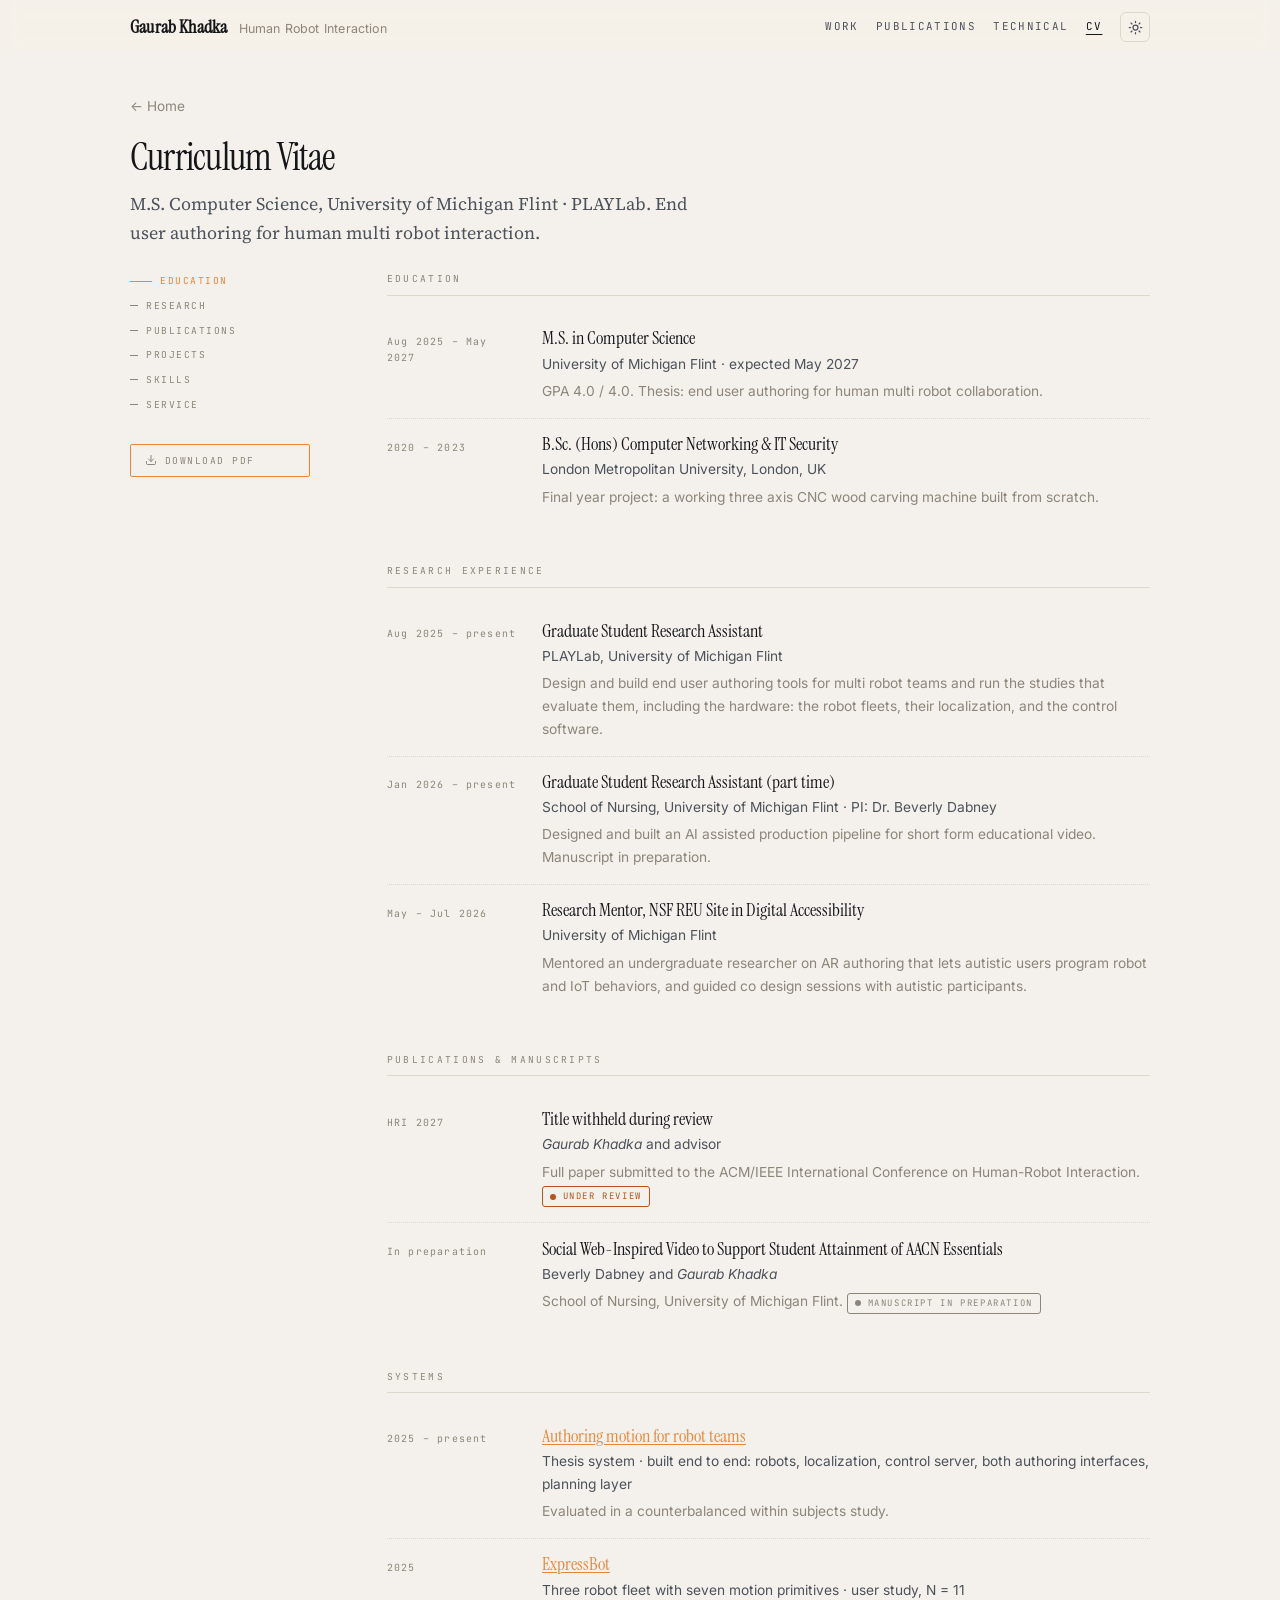
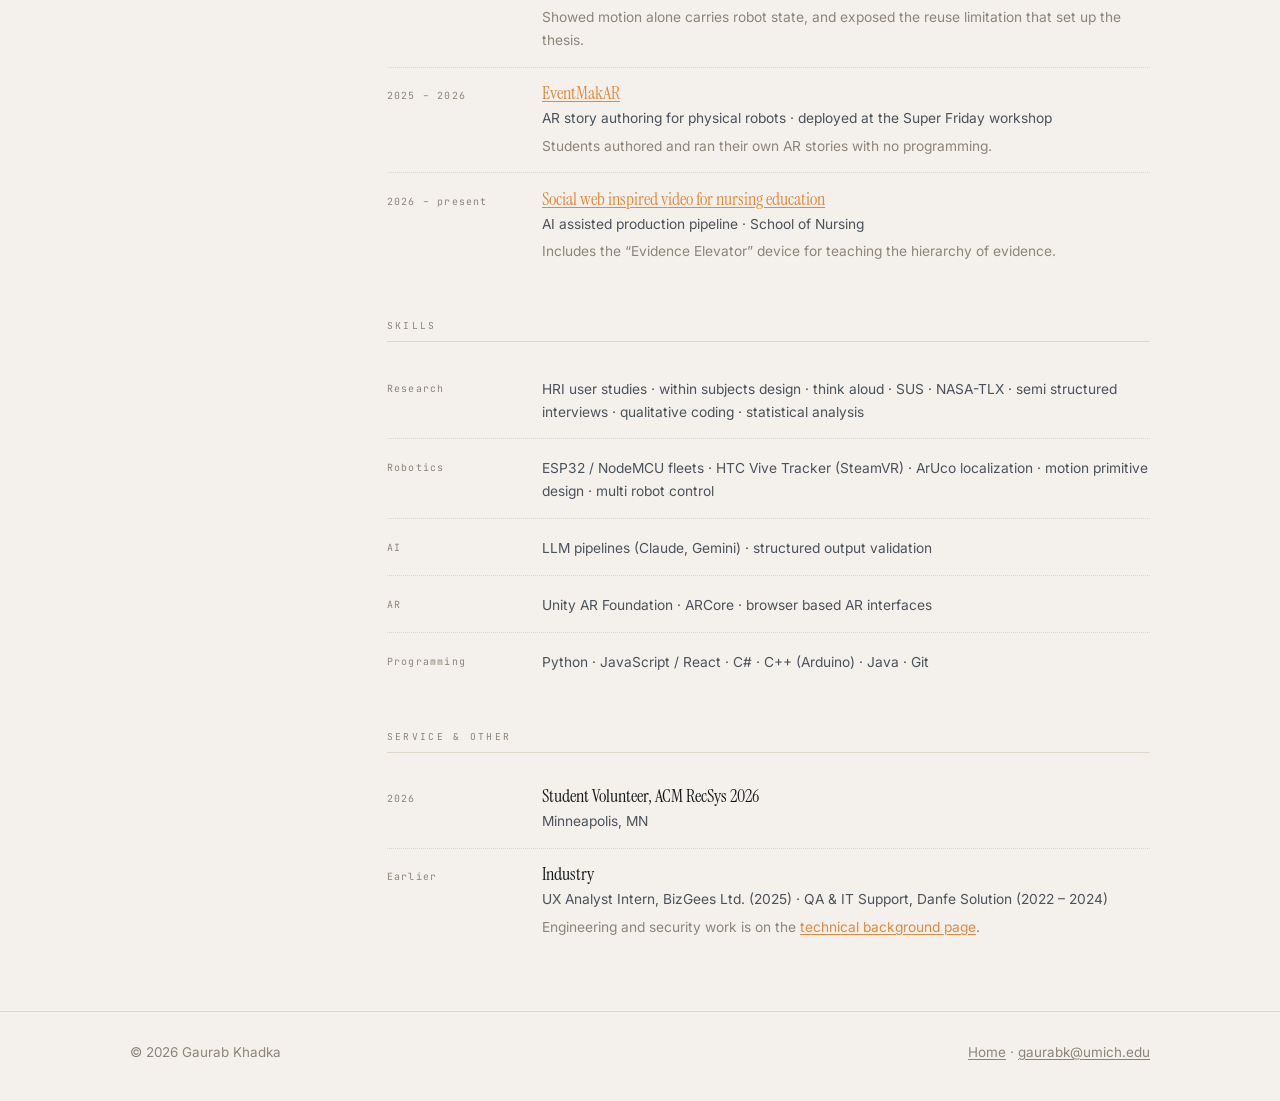
==== commit e32ca9af: "Fold the site into four pages, each project with its own instrument Seven pages became four: home, w" ====
--- a/cv.html
+++ b/cv.html
@@ -24,9 +24,9 @@
   <div class="wrap">
     <a class="brand" href="index.html">Gaurab Khadka <span>Human Robot Interaction</span></a>
     <nav class="site-nav" aria-label="Primary">
-      <a href="index.html#research">Research</a>
+      <a href="work.html">Work</a>
       <a href="index.html#publications" class="hide-xs">Publications</a>
-      <a href="index.html#background" class="hide-sm">Background</a>
+      
       <a href="engineering.html" class="hide-sm">Technical</a>
       <a href="cv.html" aria-current="page">CV</a>
       <button class="theme-btn" id="themeBtn" type="button" aria-label="Switch between light and dark theme">
@@ -150,7 +150,7 @@
              data-peek="Novices author the motions; a model composes the plan; the person approves before anything moves. Under review at HRI 2027.">
           <div class="cv-when">2025 &ndash; present</div>
           <div>
-            <div class="cv-what"><a href="thesis.html">Authoring motion for robot teams</a></div>
+            <div class="cv-what"><a href="work.html#thesis">Authoring motion for robot teams</a></div>
             <div class="cv-where">Thesis system &middot; built end to end: robots, localization, control server, both authoring interfaces, planning layer</div>
             <div class="cv-note">Evaluated in a counterbalanced within subjects study.</div>
           </div>
@@ -159,7 +159,7 @@
              data-peek="Three robots at about $30 each, seven motion primitives, ArUco tracking. N = 11, SUS around 70.">
           <div class="cv-when">2025</div>
           <div>
-            <div class="cv-what"><a href="expressbot.html">ExpressBot</a></div>
+            <div class="cv-what"><a href="work.html#expressbot">ExpressBot</a></div>
             <div class="cv-where">Three robot fleet with seven motion primitives &middot; user study, N = 11</div>
             <div class="cv-note">Showed motion alone carries robot state, and exposed the reuse limitation that set up the thesis.</div>
           </div>
@@ -168,7 +168,7 @@
              data-peek="A browser authoring tool for AR stories driven by five physical robot characters. Used live at a public workshop.">
           <div class="cv-when">2025 &ndash; 2026</div>
           <div>
-            <div class="cv-what"><a href="eventmakar.html">EventMakAR</a></div>
+            <div class="cv-what"><a href="work.html#eventmakar">EventMakAR</a></div>
             <div class="cv-where">AR story authoring for physical robots &middot; deployed at the Super Friday workshop</div>
             <div class="cv-note">Students authored and ran their own AR stories with no programming.</div>
           </div>
@@ -177,7 +177,7 @@
              data-peek="An AI assisted pipeline that takes a competency topic through to a video in the course LMS.">
           <div class="cv-when">2026 &ndash; present</div>
           <div>
-            <div class="cv-what"><a href="social-web-video.html">Social web inspired video for nursing education</a></div>
+            <div class="cv-what"><a href="work.html#video">Social web inspired video for nursing education</a></div>
             <div class="cv-where">AI assisted production pipeline &middot; School of Nursing</div>
             <div class="cv-note">Includes the &ldquo;Evidence Elevator&rdquo; device for teaching the hierarchy of evidence.</div>
           </div>
--- a/instruments.css
+++ b/instruments.css
@@ -349,3 +349,208 @@
 @media (prefers-reduced-motion: reduce) {
   .cv-index a s, .cv-item[data-peek]::after, .peek { transition: none; }
 }
+
+/* ============================================================
+   4b. BACKGROUND — rotating globe
+   The trajectory is literal: the places the work happened in.
+   Replaces the horizontal track, which needed too much scrolling.
+   ============================================================ */
+.globe-wrap { display: grid; grid-template-columns: minmax(0, 1fr) minmax(0, .85fr); gap: clamp(1.5rem, 5vw, 4rem); align-items: center; }
+@media (max-width: 900px) { .globe-wrap { grid-template-columns: 1fr; } }
+
+.globe-stage {
+  position: relative; aspect-ratio: 1; max-width: 520px; width: 100%;
+  touch-action: none; cursor: grab;
+}
+.globe-stage:active { cursor: grabbing; }
+.globe-stage canvas { width: 100%; height: 100%; display: block; }
+.globe-hint {
+  position: absolute; left: 0; bottom: 2%;
+  font-family: var(--mono); font-size: .56rem; letter-spacing: .2em; text-transform: uppercase;
+  color: var(--ink-faint); pointer-events: none;
+}
+
+.globe-panel { min-height: 240px; }
+.globe-panel .place {
+  font-family: var(--mono); font-size: .58rem; letter-spacing: .2em; text-transform: uppercase;
+  color: var(--accent); margin-bottom: .5rem;
+}
+.globe-panel h3 {
+  font-family: var(--display); font-size: clamp(1.6rem, 3.6vw, 2.6rem); line-height: 1.05;
+  color: var(--ink); margin: 0 0 1.1rem;
+}
+.gstop { padding: .7rem 0; border-top: 1px dotted var(--rule); }
+.gstop .when { font-family: var(--mono); font-size: .6rem; letter-spacing: .14em; color: var(--ink-faint); display: block; }
+.gstop .what { font-family: var(--display); font-size: 1.08rem; color: var(--ink); display: block; margin: .15rem 0 .2rem; }
+.gstop .why { font-size: .85rem; color: var(--ink-soft); margin: 0; line-height: 1.5; }
+
+.globe-tabs { display: flex; flex-wrap: wrap; gap: .4rem; margin-bottom: 1.2rem; }
+.globe-tab {
+  font-family: var(--mono); font-size: .58rem; letter-spacing: .14em; text-transform: uppercase;
+  border: 1px solid var(--rule); background: none; color: var(--ink-soft);
+  padding: .32rem .65rem; border-radius: 2px; cursor: pointer;
+  transition: border-color .25s var(--ease), color .25s var(--ease), background-color .25s var(--ease);
+}
+.globe-tab:hover { border-color: var(--ink-faint); color: var(--ink); }
+.globe-tab[aria-pressed="true"] { border-color: var(--accent); color: var(--accent); background: var(--accent-soft); }
+
+/* the accessible source of truth; shown when the globe cannot be */
+.globe-list { list-style: none; margin: 1.4rem 0 0; padding: 0; display: none; }
+.globe-list li { padding: .7rem 0; border-top: 1px dotted var(--rule); }
+.globe-list .when { font-family: var(--mono); font-size: .6rem; letter-spacing: .14em; color: var(--ink-faint); display: block; }
+.globe-list .what { font-family: var(--display); font-size: 1.05rem; color: var(--ink); display: block; margin: .15rem 0 .2rem; }
+.globe-list .why { font-size: .85rem; color: var(--ink-soft); margin: 0; }
+.no-js .globe-list { display: block; }
+
+@media (prefers-reduced-motion: reduce) { .globe-tab { transition: none; } }
+
+/* the panel can run longer than the globe; keep the globe in view while reading */
+@media (min-width: 901px) {
+  .globe-wrap { align-items: start; }
+  .globe-stage { position: sticky; top: 92px; }
+}
+
+/* ---- globe: chapters as clickable topics ---- */
+.gtopic { border-top: 1px dotted var(--rule); }
+.gtopic:first-child { border-top: 0; }
+.gtopic-head {
+  display: grid; grid-template-columns: 7rem minmax(0, 1fr) auto; gap: .9rem; align-items: baseline;
+  width: 100%; text-align: left; background: none; border: 0; font: inherit; color: inherit;
+  padding: .75rem 0; cursor: pointer;
+}
+@media (max-width: 520px) { .gtopic-head { grid-template-columns: minmax(0,1fr) auto; } .gtopic-head .when { grid-column: 1 / -1; } }
+.gtopic-head .when { font-family: var(--mono); font-size: .6rem; letter-spacing: .14em; color: var(--ink-faint); }
+.gtopic-head .what { font-family: var(--display); font-size: 1.08rem; line-height: 1.15; color: var(--ink); transition: color .25s var(--ease); }
+.gtopic-head:hover .what { color: var(--accent); }
+.gtopic-mark {
+  width: 18px; height: 18px; border: 1px solid var(--rule); border-radius: 2px;
+  display: grid; place-items: center; color: var(--ink-faint); flex: none;
+  transition: transform .3s var(--ease), border-color .25s var(--ease), color .25s var(--ease);
+}
+.gtopic-mark::before { content: "+"; font-family: var(--mono); font-size: .7rem; line-height: 1; }
+.gtopic.open .gtopic-mark { transform: rotate(45deg); border-color: var(--accent); color: var(--accent); }
+.gtopic-body { display: grid; grid-template-rows: 0fr; transition: grid-template-rows .38s var(--ease); }
+.gtopic.open .gtopic-body { grid-template-rows: 1fr; }
+.gtopic-body > div { overflow: hidden; min-height: 0; }
+.gtopic-body p { font-size: .88rem; color: var(--ink-soft); line-height: 1.55; margin: 0 0 .85rem; padding-left: 7.9rem; }
+@media (max-width: 520px) { .gtopic-body p { padding-left: 0; } }
+.globe-panel .place.origin { color: #cf2e4a; }
+@media (prefers-reduced-motion: reduce) { .gtopic-body, .gtopic-mark, .gtopic-head .what { transition: none; } }
+
+/* globe panel: one chapter at a time */
+.globe-panel .gwhy { font-size: .92rem; color: var(--ink-soft); line-height: 1.6; margin: 0 0 1rem; }
+.globe-panel .gcount {
+  font-family: var(--mono); font-size: .58rem; letter-spacing: .18em; color: var(--ink-faint);
+  padding-top: .7rem; border-top: 1px solid var(--rule);
+}
+
+/* ---- globe chips: bolder, and a bit more fun ---- */
+.globe-tabs { gap: .45rem; }
+.globe-tab {
+  --c: var(--accent);
+  position: relative; display: inline-flex; align-items: center; gap: .45rem;
+  font-size: .62rem; font-weight: 500; letter-spacing: .12em;
+  padding: .46rem .8rem .46rem .6rem; border-radius: 3px; overflow: hidden;
+  transition: transform .22s var(--snap), border-color .22s var(--ease),
+              color .22s var(--ease), background-color .22s var(--ease);
+}
+.globe-tab .gdot {
+  width: 7px; height: 7px; border-radius: 50%; background: var(--c); flex: none;
+  transition: transform .25s var(--snap), box-shadow .25s var(--ease);
+}
+.globe-tab .gnum { font-weight: 400; opacity: .45; font-variant-numeric: tabular-nums; }
+.globe-tab:hover {
+  transform: translateY(-2px);
+  border-color: var(--c); color: var(--ink);
+  background: color-mix(in srgb, var(--c) 12%, transparent);
+}
+.globe-tab:hover .gdot { transform: scale(1.35); box-shadow: 0 0 0 4px color-mix(in srgb, var(--c) 22%, transparent); }
+.globe-tab:active { transform: translateY(0) scale(.97); }
+.globe-tab[aria-pressed="true"] {
+  background: var(--c); border-color: var(--c); color: #17120c; transform: none;
+}
+.globe-tab[aria-pressed="true"] .gnum { opacity: .6; }
+.globe-tab[aria-pressed="true"] .gdot { background: #17120c; box-shadow: none; }
+
+/* the panel headline carries the chapter's colour */
+.globe-panel h3 { font-size: clamp(1.7rem, 3.8vw, 2.7rem); }
+.globe-panel .place { font-size: .62rem; font-weight: 500; }
+
+@media (prefers-reduced-motion: reduce) {
+  .globe-tab, .globe-tab .gdot { transition: none; }
+  .globe-tab:hover { transform: none; }
+}
+
+/* ============================================================
+   WORK — four projects, four instruments
+   ============================================================ */
+.work-nav {
+  position: sticky; top: 54px; z-index: 40; background: var(--paper);
+  border-bottom: 1px solid var(--rule); margin-bottom: 2.5rem;
+}
+.work-nav .wrap { display: flex; flex-wrap: wrap; gap: .3rem; padding-top: .55rem; padding-bottom: .55rem; }
+.work-nav a {
+  display: inline-flex; align-items: center; gap: .45rem; text-decoration: none;
+  font-family: var(--mono); font-size: .6rem; letter-spacing: .12em; text-transform: uppercase;
+  color: var(--ink-faint); border: 1px solid transparent; border-radius: 3px; padding: .34rem .7rem;
+  transition: color .22s var(--ease), border-color .22s var(--ease), background-color .22s var(--ease);
+}
+.work-nav a i { width: 6px; height: 6px; border-radius: 50%; background: currentColor; opacity: .55; }
+.work-nav a:hover { color: var(--ink); border-color: var(--rule); }
+.work-nav a.on { color: var(--accent); border-color: var(--accent); background: var(--accent-soft); }
+.work-nav a.on i { opacity: 1; }
+
+.proj { padding: 0 0 clamp(3.5rem, 8vw, 6rem); scroll-margin-top: 130px; }
+.proj-head { display: grid; grid-template-columns: minmax(0, 1fr) 15rem; gap: 2rem; align-items: end; margin-bottom: 1.6rem; }
+@media (max-width: 820px) { .proj-head { grid-template-columns: 1fr; gap: .8rem; } }
+.proj-head h2 { font-size: clamp(2rem, 4.6vw, 3.4rem); line-height: 1.02; margin: .3rem 0 .5rem; }
+.proj-q { font-family: var(--sans); font-size: .95rem; color: var(--ink-faint); max-width: 52ch; }
+.proj-meta { display: flex; flex-direction: column; gap: .5rem; }
+.proj-meta div { font-size: .85rem; }
+.proj-meta .k { font-family: var(--mono); font-size: .56rem; letter-spacing: .18em; text-transform: uppercase; color: var(--ink-faint); }
+
+.instr { border: 1px solid var(--rule); border-radius: 3px; background: var(--void); overflow: hidden; margin-bottom: 1.6rem; }
+.instr-stage { position: relative; aspect-ratio: 16 / 7; }
+.instr-stage canvas { display: block; width: 100%; height: 100%; }
+.instr-bar {
+  display: flex; flex-wrap: wrap; align-items: center; gap: .6rem;
+  padding: .7rem .9rem; border-top: 1px solid rgba(255,255,255,.1); background: #0d0f13;
+}
+.instr-label {
+  font-family: var(--mono); font-size: .58rem; letter-spacing: .16em; text-transform: uppercase;
+  color: #7a8089; margin-right: auto;
+}
+.instr-note { font-size: .85rem; color: var(--ink-faint); margin: 0 0 1.6rem; }
+
+.proj-body { display: grid; grid-template-columns: repeat(auto-fit, minmax(230px, 1fr)); gap: 1.6rem 2rem; }
+.proj-body h3 {
+  font-family: var(--mono); font-size: .58rem; letter-spacing: .18em; text-transform: uppercase;
+  color: var(--ink-faint); font-weight: 400; margin: 0 0 .5rem;
+}
+.proj-body p { font-size: .92rem; color: var(--ink-soft); margin: 0 0 .8rem; }
+.proj-body strong { color: var(--ink); font-weight: 600; }
+
+/* ---- scrub instrument ---- */
+.scrub { padding: 1.4rem 1.1rem 1.1rem; }
+.scrub-track { display: grid; grid-template-columns: repeat(4, 1fr); gap: .5rem; margin-bottom: 1rem; }
+.sframe {
+  border: 1px solid rgba(255,255,255,.14); border-radius: 2px; background: #0d0f13;
+  padding: .8rem .7rem; cursor: pointer; text-align: left; color: #7a8089;
+  font-family: var(--mono); font-size: .56rem; letter-spacing: .14em; text-transform: uppercase;
+  transition: border-color .3s var(--ease), color .3s var(--ease), background-color .3s var(--ease), transform .3s var(--ease);
+}
+.sframe .big { display: block; font-family: var(--display); font-size: 1.5rem; letter-spacing: 0; text-transform: none; color: #4a5059; margin-bottom: .3rem; transition: color .3s var(--ease); }
+.sframe.on { border-color: rgba(232,135,58,.5); color: #b9bec6; }
+.sframe.on .big { color: var(--accent); }
+.sframe.now { border-color: var(--accent); background: #17120c; transform: translateY(-3px); color: #fff; }
+.scrub-rail { position: relative; height: 2px; background: rgba(255,255,255,.12); margin: 0 0 .9rem; }
+.scrub-handle { position: absolute; top: 50%; width: 10px; height: 10px; border-radius: 50%; background: var(--accent); transform: translate(-50%, -50%); transition: left .32s var(--ease); }
+.scrub input[type="range"] { width: 100%; accent-color: var(--accent); }
+.scrub-caption { font-size: .9rem; color: #b9bec6; display: flex; gap: .6rem; align-items: baseline; }
+.scrub-caption .n { font-family: var(--mono); font-size: .58rem; letter-spacing: .16em; color: var(--accent); }
+@media (max-width: 620px) { .scrub-track { grid-template-columns: repeat(2, 1fr); } }
+
+@media (prefers-reduced-motion: reduce) {
+  .frame, .scrub-handle, .work-nav a { transition: none; }
+  .sframe.now { transform: none; }
+}
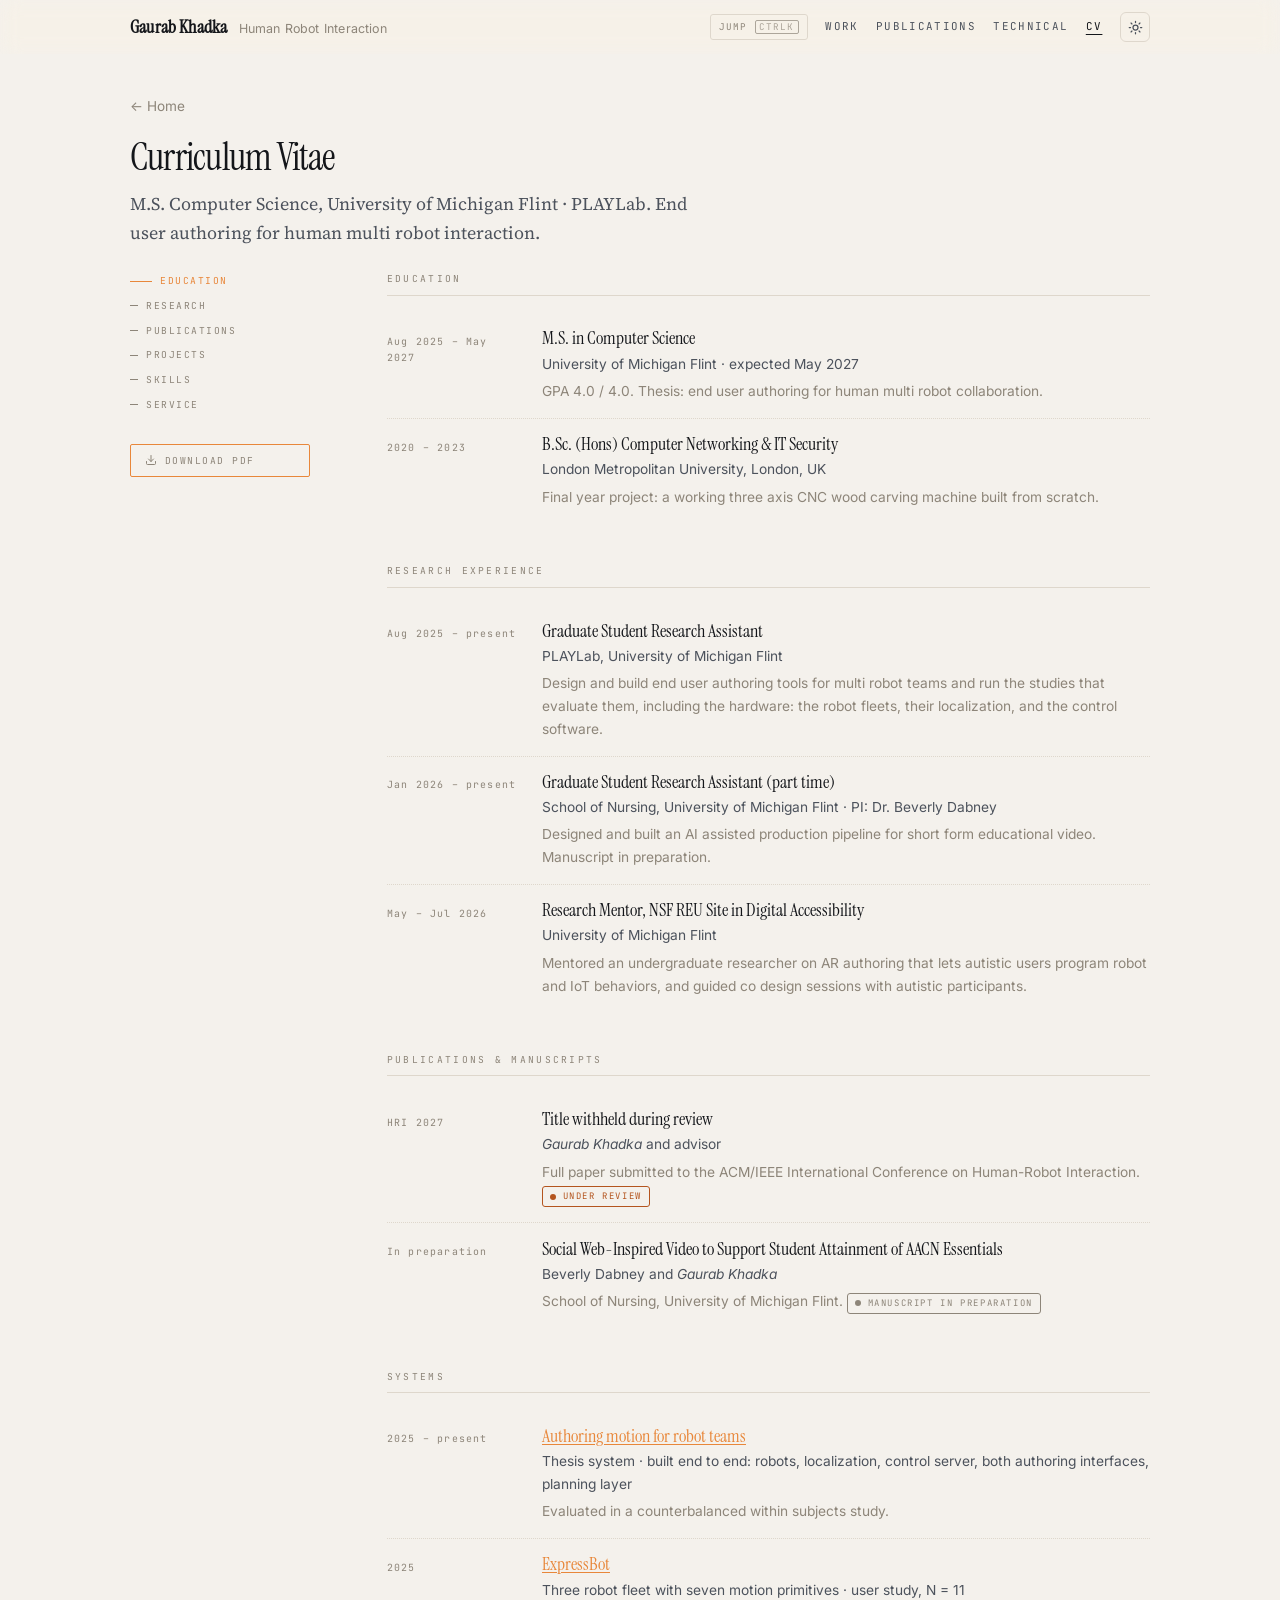
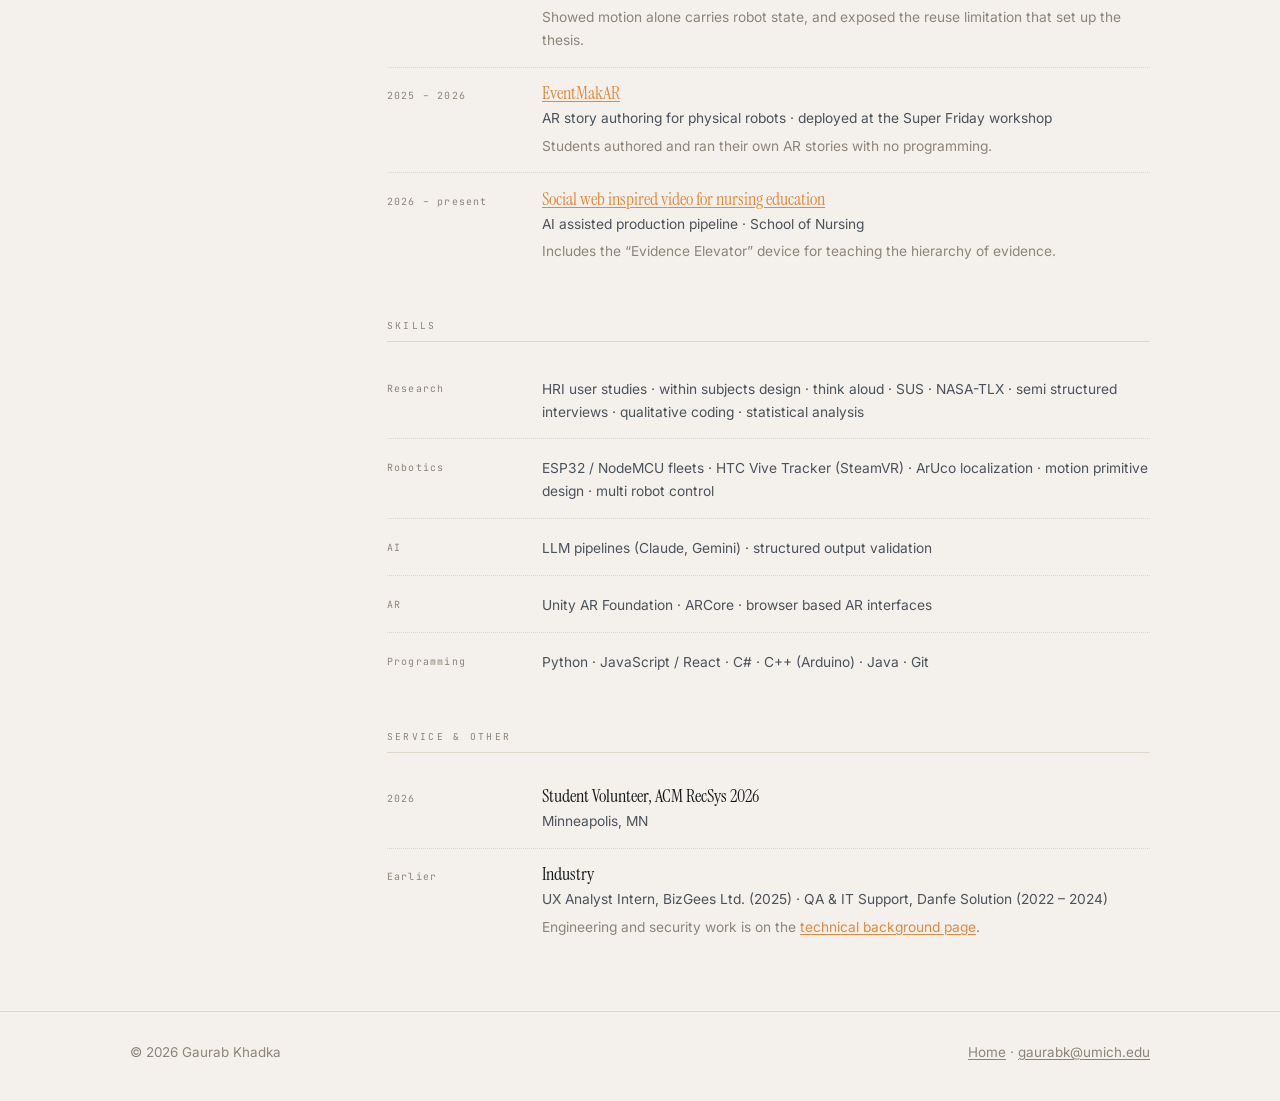
==== commit 1468d04d: "Make the site navigable: palette, mobile menu, progress, prefetch Three real usability failures, not" ====
--- a/cv.html
+++ b/cv.html
@@ -13,6 +13,7 @@
 <link rel="stylesheet" href="system.css">
 <link rel="stylesheet" href="art-direction.css">
 <link rel="stylesheet" href="instruments.css">
+<link rel="stylesheet" href="nav.css">
 <script>
   try { var t = localStorage.getItem('theme'); if (t) document.documentElement.setAttribute('data-theme', t); } catch (e) {}
 </script>
@@ -241,5 +242,6 @@
 
 <script src="art-direction.js" defer></script>
 <script src="instruments.js" defer></script>
+<script src="nav.js" defer></script>
 </body>
 </html>
--- a/nav.css
+++ b/nav.css
@@ -0,0 +1,129 @@
+/* ============================================================
+   WAYFINDING
+   A command palette, a real mobile menu, scroll progress and
+   smooth page changes. Usability first; the styling follows the
+   rest of the system.
+   ============================================================ */
+
+/* ---- smooth page changes where the browser supports it ---- */
+@view-transition { navigation: auto; }
+@media (prefers-reduced-motion: reduce) {
+  ::view-transition-group(*), ::view-transition-old(*), ::view-transition-new(*) { animation: none !important; }
+}
+
+/* ---- scroll progress, riding the bottom edge of the header ---- */
+.progress {
+  position: fixed; top: 0; left: 0; height: 2px; width: 100%;
+  transform-origin: 0 50%; transform: scaleX(0);
+  background: var(--accent); z-index: 55; pointer-events: none;
+}
+.home .progress { mix-blend-mode: normal; }
+
+/* ---- the trigger sitting in the header ---- */
+.cmd-open {
+  display: inline-flex; align-items: center; gap: .45rem;
+  font-family: var(--mono); font-size: .58rem; letter-spacing: .12em; text-transform: uppercase;
+  background: none; border: 1px solid var(--rule); color: var(--ink-faint);
+  border-radius: 3px; padding: .3rem .5rem; cursor: pointer;
+  transition: color .2s var(--ease), border-color .2s var(--ease);
+}
+.cmd-open:hover { color: var(--ink); border-color: var(--ink-faint); }
+.cmd-open kbd {
+  font: inherit; border: 1px solid currentColor; border-radius: 2px;
+  padding: 0 .2rem; opacity: .7;
+}
+.site-head.on-dark .cmd-open { border-color: rgba(255,255,255,.2); color: rgba(255,255,255,.6); }
+.site-head.on-dark .cmd-open:hover { color: #fff; border-color: rgba(255,255,255,.5); }
+@media (max-width: 680px) { .cmd-open kbd { display: none; } }
+
+/* ---- the palette ---- */
+.cmd {
+  position: fixed; inset: 0; z-index: 120; display: none;
+  background: color-mix(in srgb, var(--void) 62%, transparent);
+  backdrop-filter: blur(3px);
+  padding: clamp(3rem, 12vh, 9rem) 20px 20px;
+}
+.cmd.open { display: block; }
+.cmd-box {
+  max-width: 560px; margin: 0 auto; background: var(--card);
+  border: 1px solid var(--rule); border-radius: 4px; box-shadow: 0 30px 80px -30px rgba(0,0,0,.55);
+  overflow: hidden;
+}
+.cmd-input {
+  width: 100%; border: 0; border-bottom: 1px solid var(--rule); background: none;
+  font-family: var(--sans); font-size: 1rem; color: var(--ink);
+  padding: 1rem 1.1rem; outline: none;
+}
+.cmd-input::placeholder { color: var(--ink-faint); }
+.cmd-list { max-height: min(56vh, 420px); overflow-y: auto; padding: .4rem; margin: 0; list-style: none; }
+.cmd-item {
+  display: grid; grid-template-columns: auto minmax(0,1fr) auto; gap: .7rem; align-items: center;
+  padding: .6rem .7rem; border-radius: 3px; cursor: pointer; scroll-margin: .5rem;
+}
+.cmd-item[aria-selected="true"] { background: var(--accent-soft); }
+.cmd-item .ico {
+  width: 20px; height: 20px; border: 1px solid var(--rule); border-radius: 2px;
+  display: grid; place-items: center; color: var(--ink-faint);
+  font-family: var(--mono); font-size: .54rem;
+}
+.cmd-item[aria-selected="true"] .ico { border-color: var(--accent); color: var(--accent); }
+.cmd-item .lbl { font-size: .92rem; color: var(--ink); }
+.cmd-item .hint {
+  font-family: var(--mono); font-size: .56rem; letter-spacing: .12em; text-transform: uppercase;
+  color: var(--ink-faint); white-space: nowrap;
+}
+.cmd-empty { padding: 1.4rem 1.1rem; font-size: .9rem; color: var(--ink-faint); }
+.cmd-foot {
+  display: flex; gap: 1rem; padding: .55rem 1.1rem; border-top: 1px solid var(--rule);
+  font-family: var(--mono); font-size: .54rem; letter-spacing: .12em; text-transform: uppercase;
+  color: var(--ink-faint);
+}
+
+/* ---- mobile menu: nothing is unreachable on a phone ---- */
+.menu-btn {
+  display: none; width: 30px; height: 30px; border: 1px solid var(--rule); border-radius: 3px;
+  background: none; color: var(--ink-soft); cursor: pointer; place-items: center; padding: 0;
+}
+.menu-btn svg { width: 15px; height: 15px; }
+.site-head.on-dark .menu-btn { border-color: rgba(255,255,255,.2); color: rgba(255,255,255,.65); }
+@media (max-width: 720px) {
+  .menu-btn { display: grid; }
+  .site-nav > a { display: none; }
+}
+.sheet {
+  position: fixed; inset: 0; z-index: 110; display: none;
+  background: var(--paper); padding: 4.6rem 22px 2rem;
+}
+.sheet.open { display: block; }
+.sheet a {
+  display: flex; align-items: baseline; justify-content: space-between; gap: 1rem;
+  font-family: var(--display); font-size: 1.7rem; color: var(--ink); text-decoration: none;
+  padding: .75rem 0; border-bottom: 1px solid var(--rule);
+}
+.sheet a span {
+  font-family: var(--mono); font-size: .56rem; letter-spacing: .16em; text-transform: uppercase;
+  color: var(--ink-faint);
+}
+.sheet a:active { color: var(--accent); }
+.sheet-close {
+  position: absolute; top: 1rem; right: 20px; width: 32px; height: 32px;
+  border: 1px solid var(--rule); border-radius: 3px; background: none; color: var(--ink-soft);
+  display: grid; place-items: center; cursor: pointer;
+}
+
+/* ---- back to top, appears once you are well down the page ---- */
+.totop {
+  position: fixed; right: max(14px, 2vw); bottom: max(14px, 2vw); z-index: 58;
+  width: 38px; height: 38px; border-radius: 50%;
+  border: 1px solid var(--rule); background: var(--card); color: var(--ink-soft);
+  display: grid; place-items: center; cursor: pointer;
+  opacity: 0; transform: translateY(8px); pointer-events: none;
+  transition: opacity .3s var(--ease), transform .3s var(--ease), color .2s var(--ease), border-color .2s var(--ease);
+}
+.totop.on { opacity: 1; transform: none; pointer-events: auto; }
+.totop:hover { color: var(--accent); border-color: var(--accent); }
+.totop svg { width: 15px; height: 15px; }
+
+@media (prefers-reduced-motion: reduce) {
+  .totop, .cmd-open, .cmd-item { transition: none; }
+}
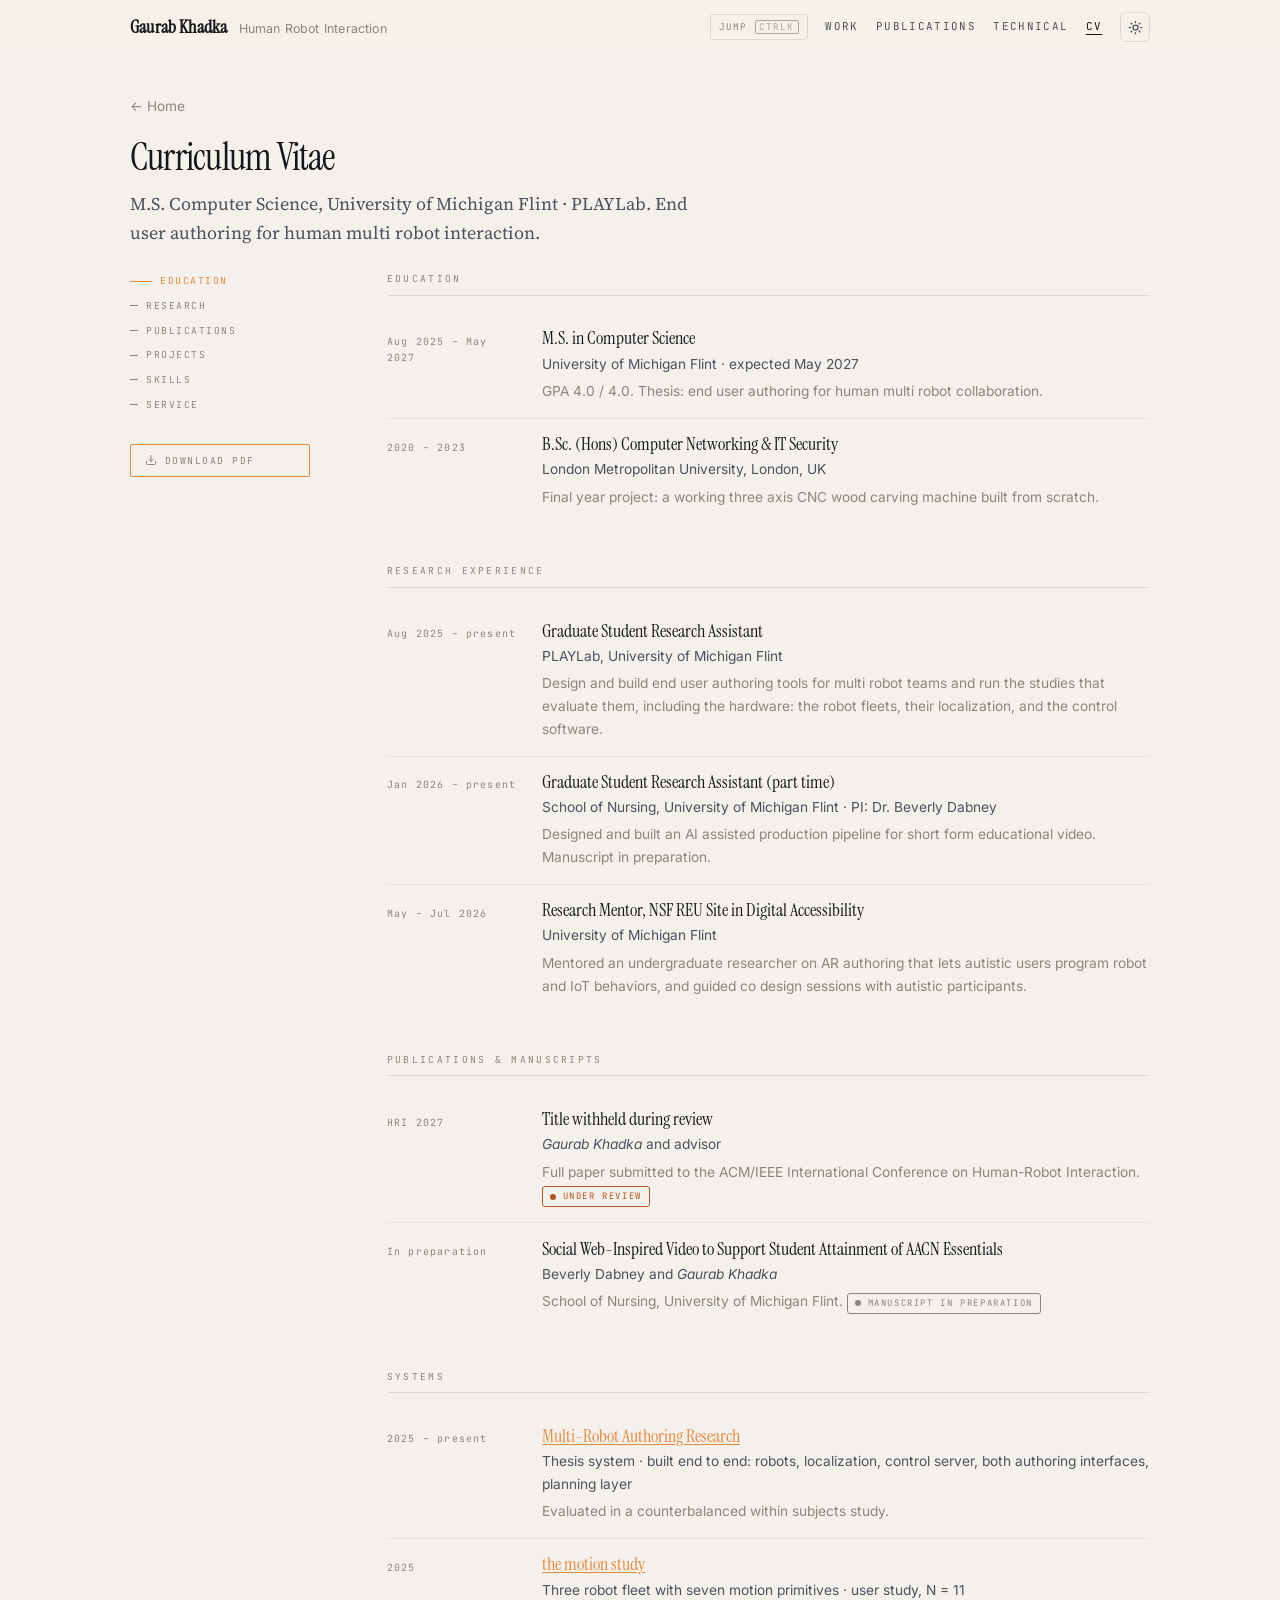
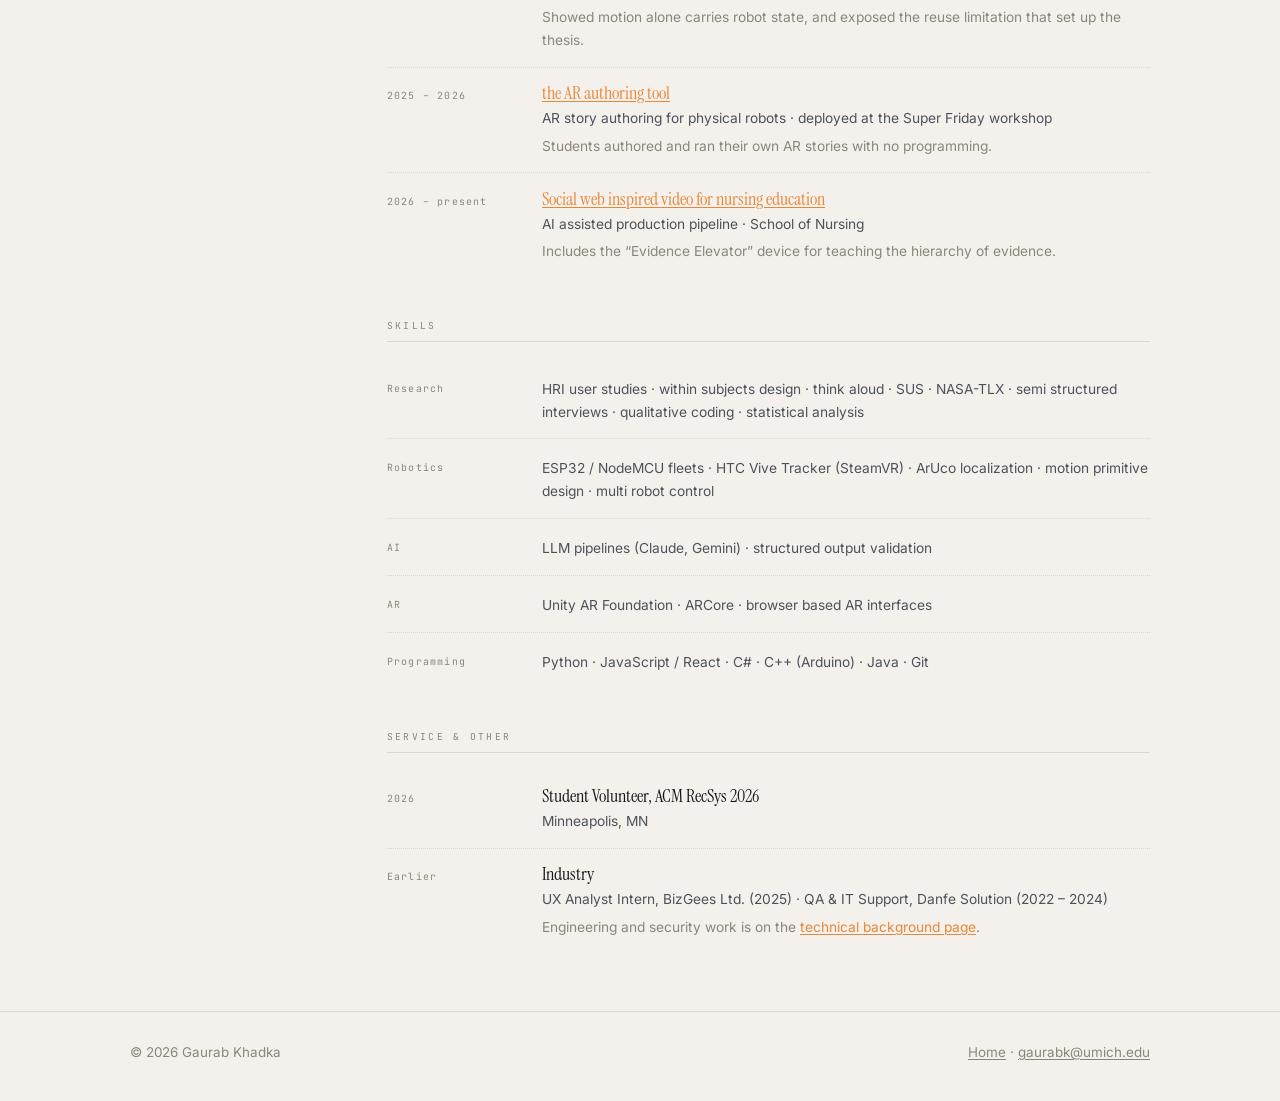
==== commit 43a2e831: "Use Gaurab's own words, and generic labels for every project Section 06 is now his text rather than " ====
--- a/cv.html
+++ b/cv.html
@@ -151,25 +151,25 @@
              data-peek="Novices author the motions; a model composes the plan; the person approves before anything moves. Under review at HRI 2027.">
           <div class="cv-when">2025 &ndash; present</div>
           <div>
-            <div class="cv-what"><a href="work.html#thesis">Authoring motion for robot teams</a></div>
+            <div class="cv-what"><a href="work.html#thesis">Multi-Robot Authoring Research</a></div>
             <div class="cv-where">Thesis system &middot; built end to end: robots, localization, control server, both authoring interfaces, planning layer</div>
             <div class="cv-note">Evaluated in a counterbalanced within subjects study.</div>
           </div>
         </div>
-        <div class="cv-item" data-peek-k="Formative study" data-peek-t="ExpressBot"
+        <div class="cv-item" data-peek-k="Formative study" data-peek-t="the motion study"
              data-peek="Three robots at about $30 each, seven motion primitives, ArUco tracking. N = 11, SUS around 70.">
           <div class="cv-when">2025</div>
           <div>
-            <div class="cv-what"><a href="work.html#expressbot">ExpressBot</a></div>
+            <div class="cv-what"><a href="work.html#motion-study">the motion study</a></div>
             <div class="cv-where">Three robot fleet with seven motion primitives &middot; user study, N = 11</div>
             <div class="cv-note">Showed motion alone carries robot state, and exposed the reuse limitation that set up the thesis.</div>
           </div>
         </div>
-        <div class="cv-item" data-peek-k="Deployed" data-peek-t="EventMakAR"
+        <div class="cv-item" data-peek-k="Deployed" data-peek-t="the AR authoring tool"
              data-peek="A browser authoring tool for AR stories driven by five physical robot characters. Used live at a public workshop.">
           <div class="cv-when">2025 &ndash; 2026</div>
           <div>
-            <div class="cv-what"><a href="work.html#eventmakar">EventMakAR</a></div>
+            <div class="cv-what"><a href="work.html#ar-authoring">the AR authoring tool</a></div>
             <div class="cv-where">AR story authoring for physical robots &middot; deployed at the Super Friday workshop</div>
             <div class="cv-note">Students authored and ran their own AR stories with no programming.</div>
           </div>
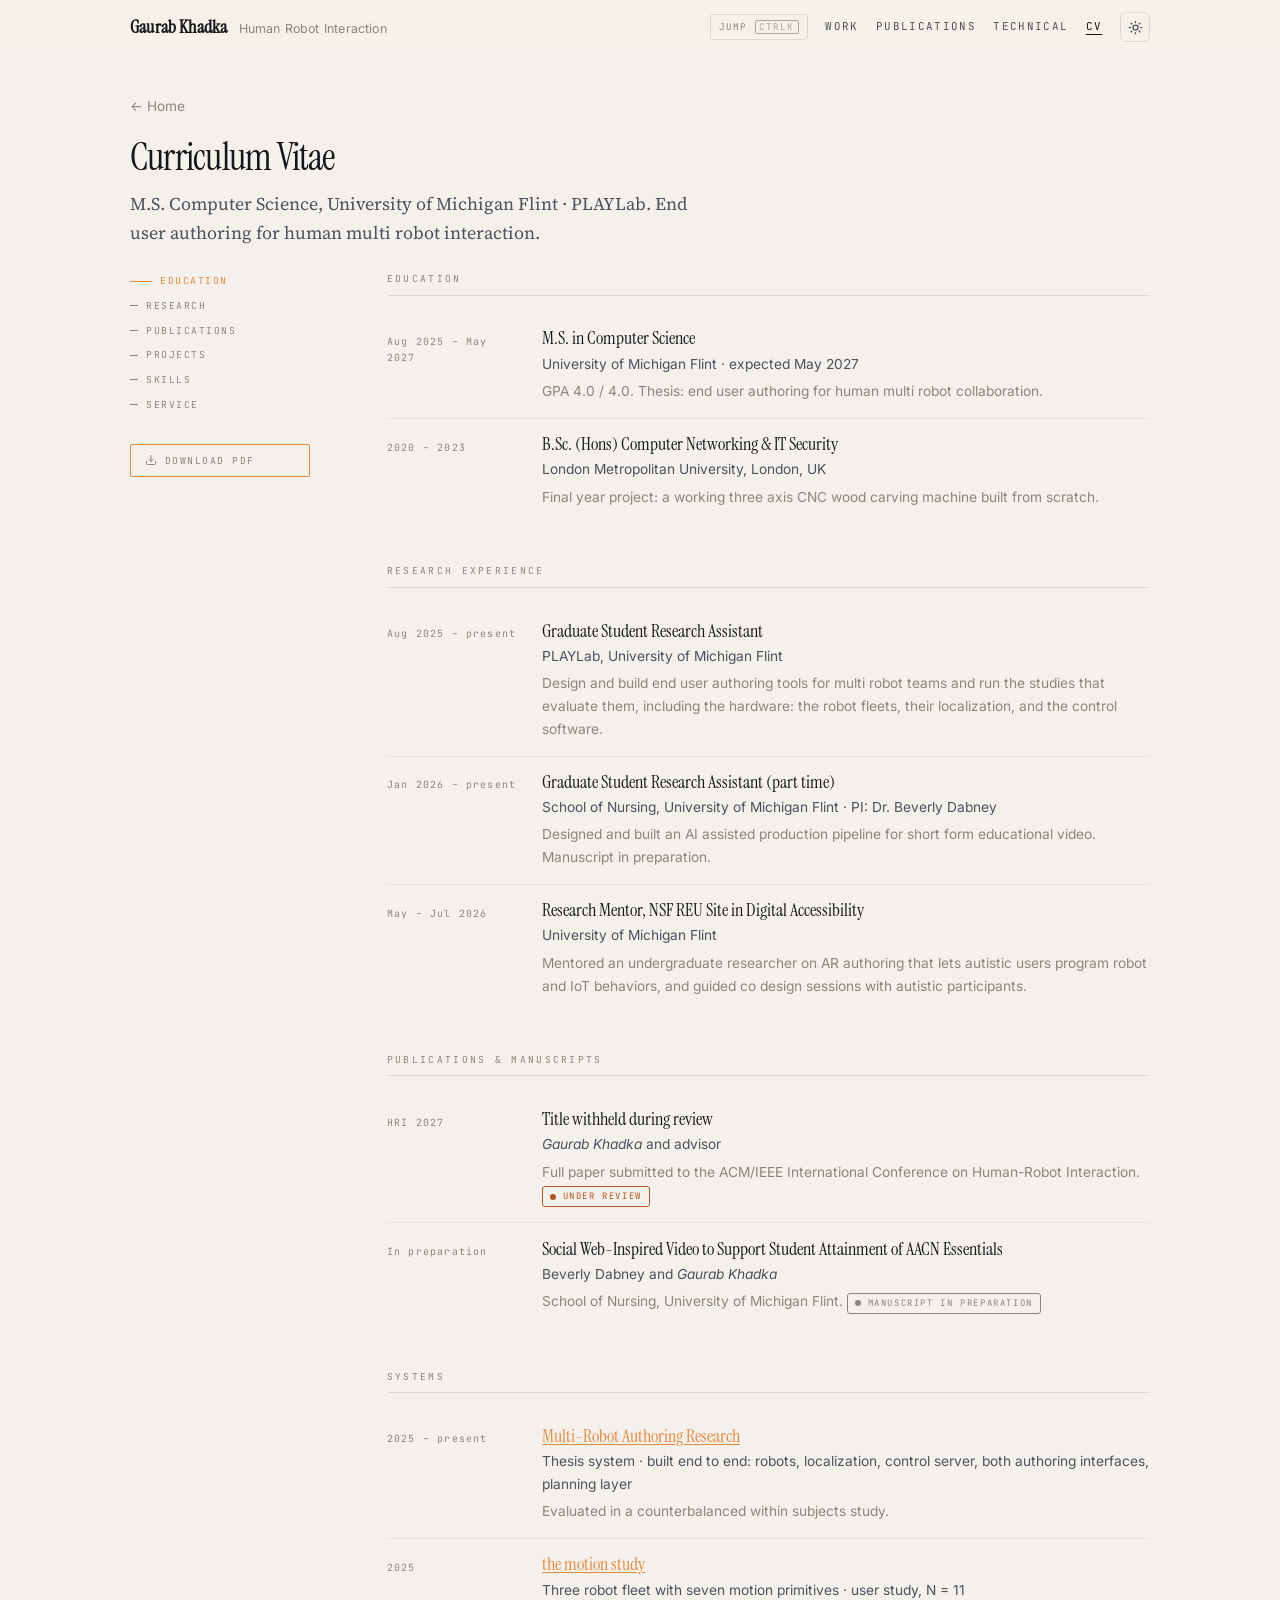
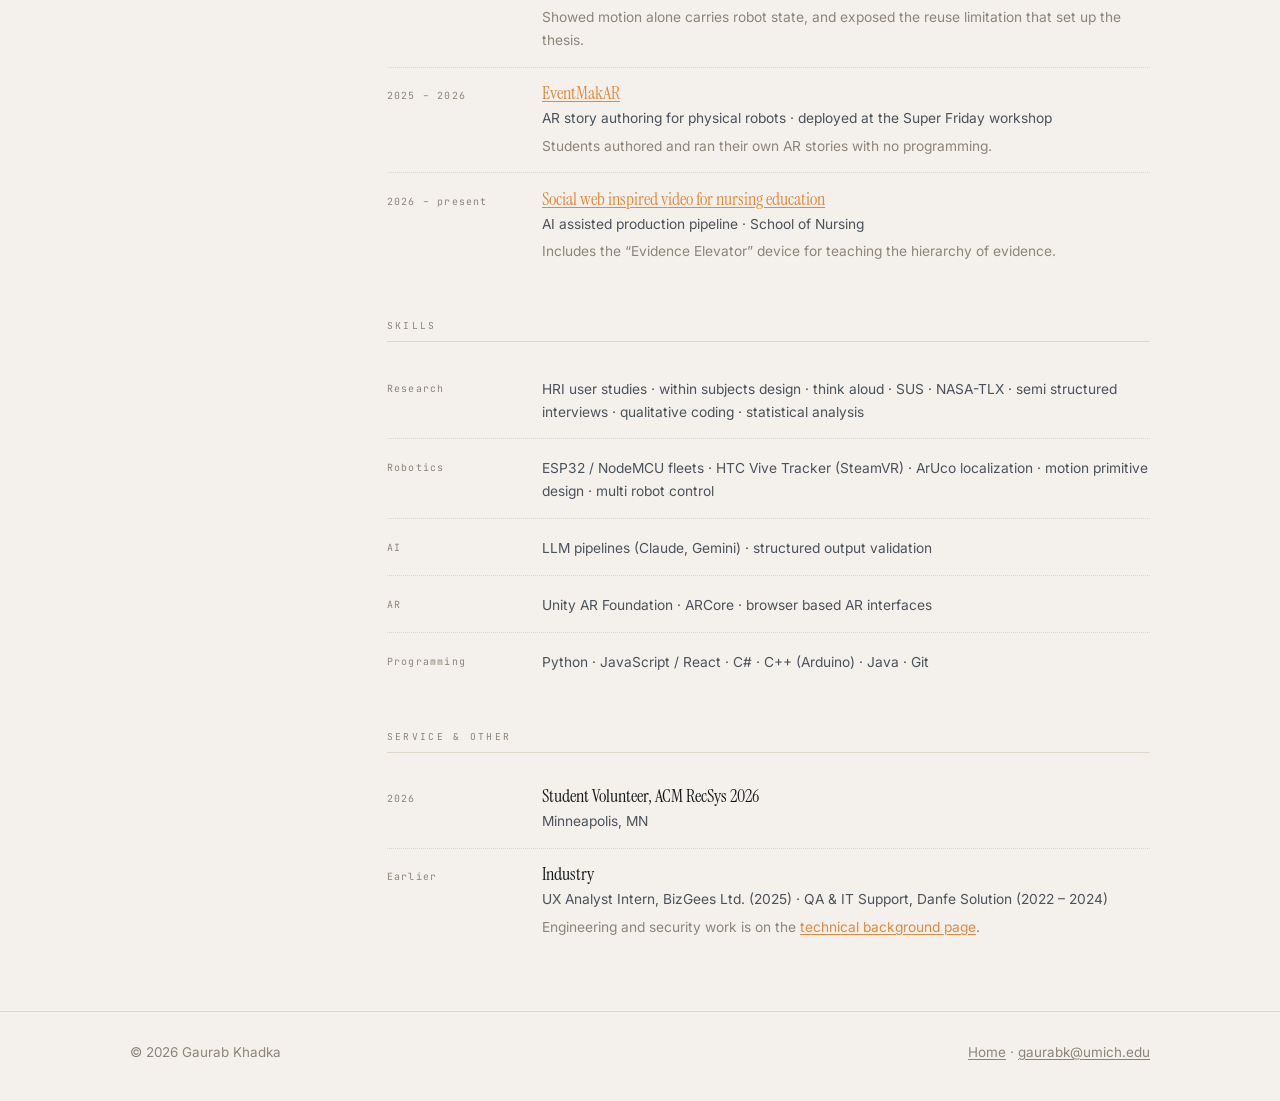
==== commit f6364d71: "Correct EventMakAR from its source, and rebuild its instrument Keeping the real name for this one, s" ====
--- a/cv.html
+++ b/cv.html
@@ -165,11 +165,11 @@
             <div class="cv-note">Showed motion alone carries robot state, and exposed the reuse limitation that set up the thesis.</div>
           </div>
         </div>
-        <div class="cv-item" data-peek-k="Deployed" data-peek-t="the AR authoring tool"
+        <div class="cv-item" data-peek-k="Deployed" data-peek-t="EventMakAR"
              data-peek="A browser authoring tool for AR stories driven by five physical robot characters. Used live at a public workshop.">
           <div class="cv-when">2025 &ndash; 2026</div>
           <div>
-            <div class="cv-what"><a href="work.html#ar-authoring">the AR authoring tool</a></div>
+            <div class="cv-what"><a href="work.html#eventmakar">EventMakAR</a></div>
             <div class="cv-where">AR story authoring for physical robots &middot; deployed at the Super Friday workshop</div>
             <div class="cv-note">Students authored and ran their own AR stories with no programming.</div>
           </div>
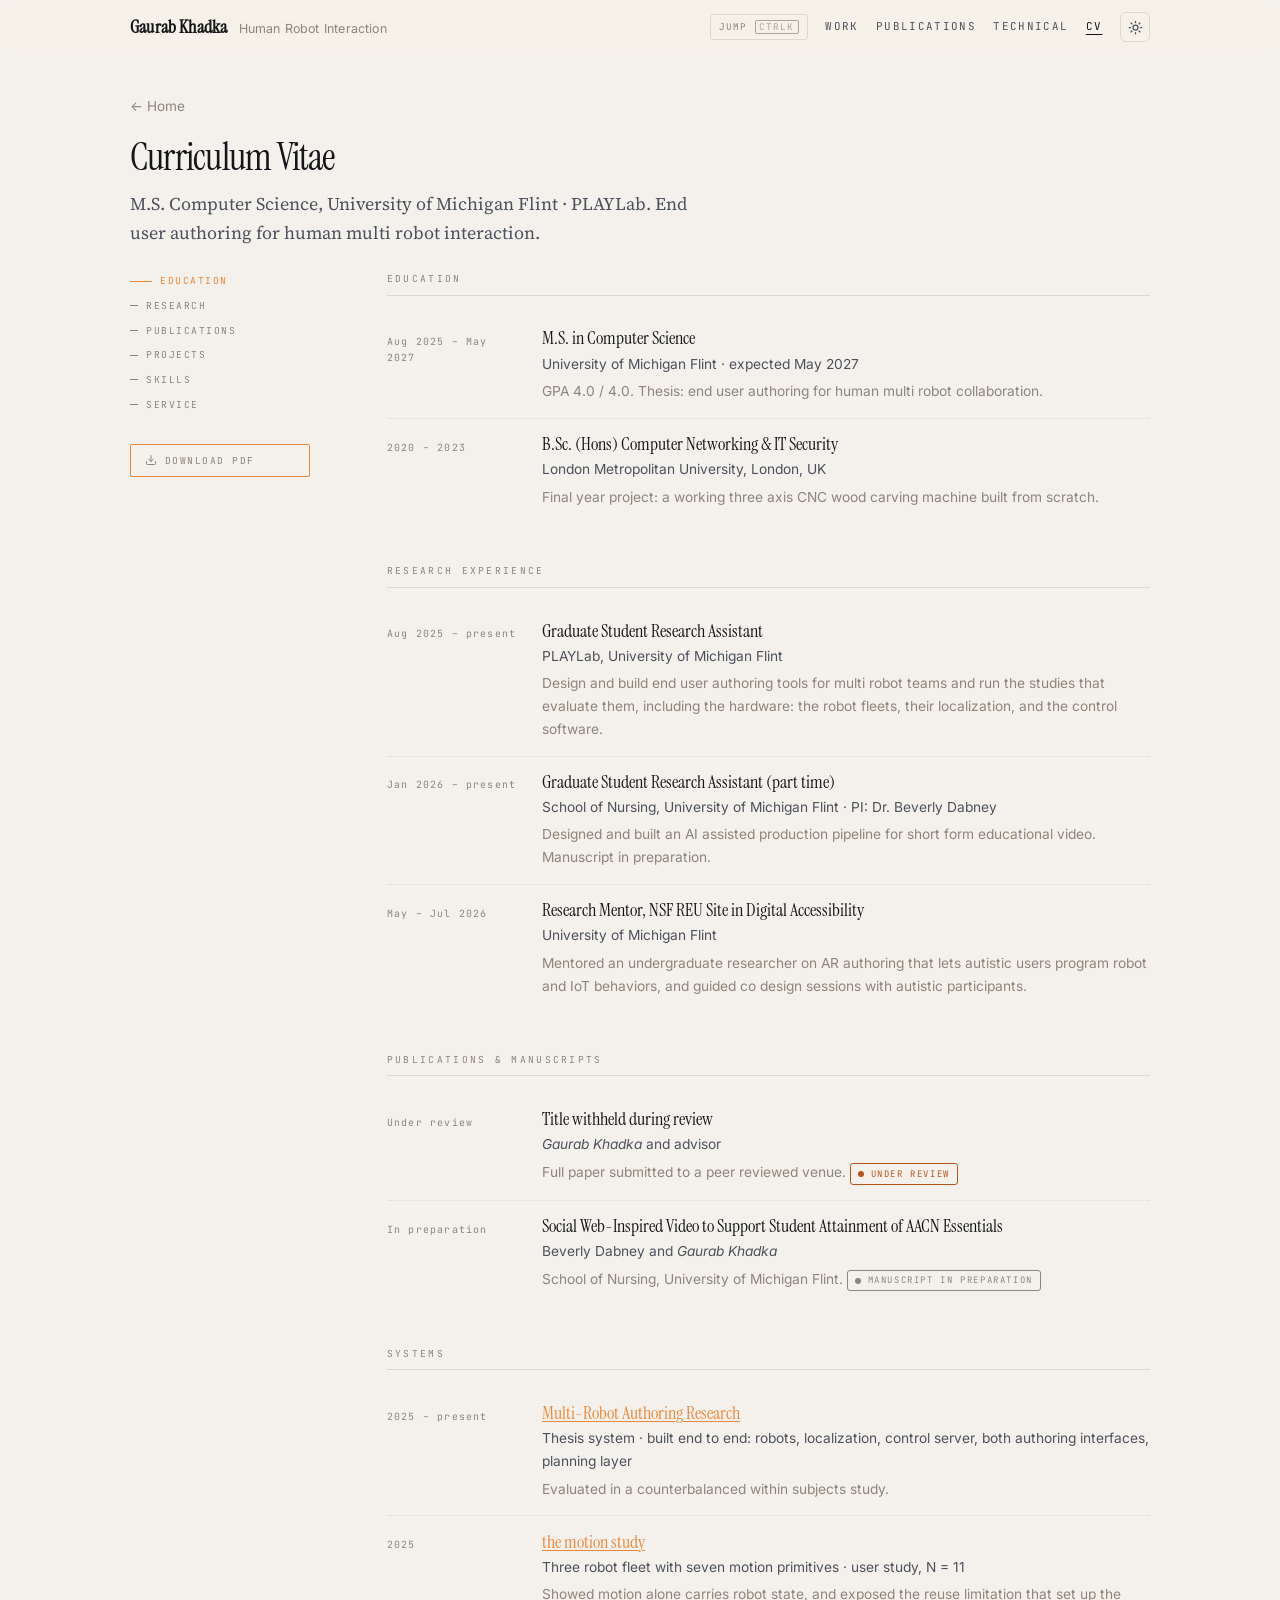
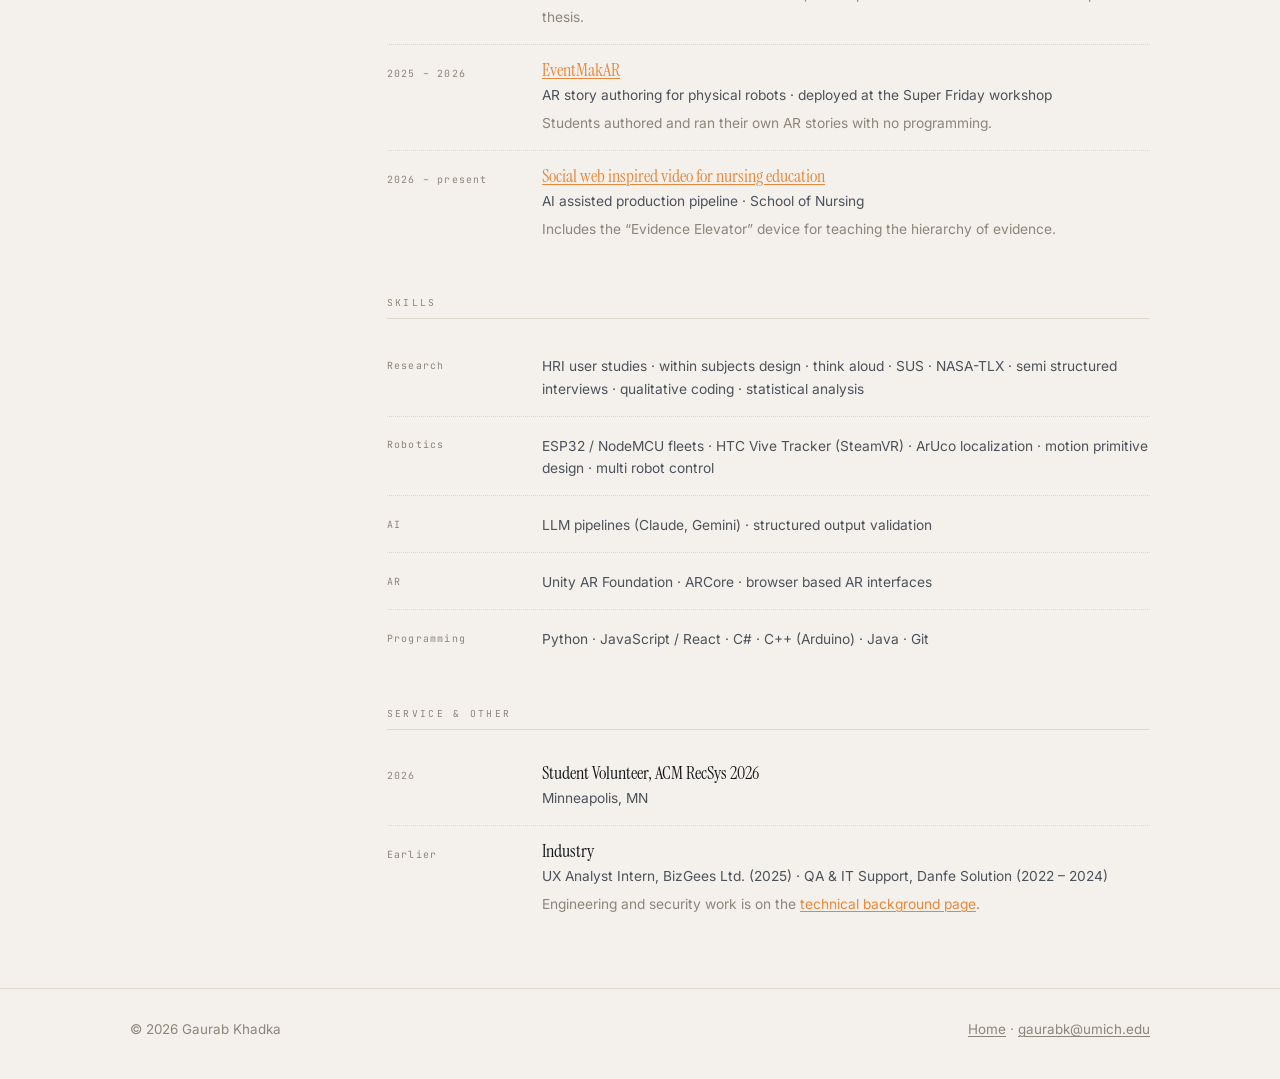
==== commit 7b281562: "Replace the CV, close the embargo gaps, remove personal media The published CV PDF named the thesis " ====
--- a/cv.html
+++ b/cv.html
@@ -3,17 +3,17 @@
 <head>
 <meta charset="UTF-8">
 <meta name="viewport" content="width=device-width, initial-scale=1">
-<title>Curriculum Vitae &mdash; Gaurab Khadka</title>
+<title>Curriculum Vitae &middot; Gaurab Khadka</title>
 <meta name="description" content="Curriculum vitae of Gaurab Khadka: M.S. Computer Science at the University of Michigan Flint, working on end user authoring for human multi robot interaction.">
 <link rel="icon" href="data:image/svg+xml,%3Csvg xmlns='http://www.w3.org/2000/svg' viewBox='0 0 64 64'%3E%3Crect width='64' height='64' rx='12' fill='%2314407f'/%3E%3Ctext x='32' y='45' font-family='Georgia,serif' font-size='33' fill='white' text-anchor='middle'%3EGK%3C/text%3E%3C/svg%3E">
 <link rel="preconnect" href="https://fonts.googleapis.com">
 <link rel="preconnect" href="https://fonts.gstatic.com" crossorigin>
 <link href="https://fonts.googleapis.com/css2?family=Inter:wght@400;500;600&family=Instrument+Serif:ital@0;1&family=Source+Serif+4:ital,opsz,wght@0,8..60,400;0,8..60,600;1,8..60,400&family=JetBrains+Mono:wght@400;500&display=swap" rel="stylesheet">
-<link rel="stylesheet" href="styles.css">
-<link rel="stylesheet" href="system.css">
-<link rel="stylesheet" href="art-direction.css">
-<link rel="stylesheet" href="instruments.css">
-<link rel="stylesheet" href="nav.css">
+<link rel="stylesheet" href="styles.css?v=3">
+<link rel="stylesheet" href="system.css?v=3">
+<link rel="stylesheet" href="art-direction.css?v=3">
+<link rel="stylesheet" href="instruments.css?v=3">
+<link rel="stylesheet" href="nav.css?v=3">
 <script>
   try { var t = localStorage.getItem('theme'); if (t) document.documentElement.setAttribute('data-theme', t); } catch (e) {}
 </script>
@@ -122,12 +122,12 @@
       <section class="cv-sec" id="cv-pub">
         <h2>Publications &amp; manuscripts</h2>
         <div class="cv-item">
-          <div class="cv-when">HRI 2027</div>
+          <div class="cv-when">Under review</div>
           <div>
             <div class="cv-what">Title withheld during review</div>
             <div class="cv-where"><em>Gaurab Khadka</em> and advisor</div>
             <div class="cv-note">
-              Full paper submitted to the ACM/IEEE International Conference on Human-Robot Interaction.
+              Full paper submitted to a peer reviewed venue.
               <span class="status-chip review"><i></i> Under review</span>
             </div>
           </div>
@@ -148,7 +148,7 @@
       <section class="cv-sec" id="cv-proj">
         <h2>Systems</h2>
         <div class="cv-item" data-peek-k="M.S. thesis" data-peek-t="Authoring motion for robot teams"
-             data-peek="Novices author the motions; a model composes the plan; the person approves before anything moves. Under review at HRI 2027.">
+             data-peek="Novices author the motions; a model composes the plan; the person approves before anything moves. Currently under review.">
           <div class="cv-when">2025 &ndash; present</div>
           <div>
             <div class="cv-what"><a href="work.html#thesis">Multi-Robot Authoring Research</a></div>
@@ -166,7 +166,7 @@
           </div>
         </div>
         <div class="cv-item" data-peek-k="Deployed" data-peek-t="EventMakAR"
-             data-peek="A browser authoring tool for AR stories driven by five physical robot characters. Used live at a public workshop.">
+             data-peek="A browser authoring tool for AR stories built from four virtual characters and eight physical devices. Used live at a public workshop.">
           <div class="cv-when">2025 &ndash; 2026</div>
           <div>
             <div class="cv-what"><a href="work.html#eventmakar">EventMakAR</a></div>
@@ -240,8 +240,8 @@
   </div>
 </footer>
 
-<script src="art-direction.js" defer></script>
-<script src="instruments.js" defer></script>
-<script src="nav.js" defer></script>
+<script src="art-direction.js?v=3" defer></script>
+<script src="instruments.js?v=3" defer></script>
+<script src="nav.js?v=3" defer></script>
 </body>
 </html>
--- a/system.css
+++ b/system.css
@@ -1,5 +1,5 @@
 /* ============================================================
-   "The Arena" — interaction layer for gaurab khadka's site
+   "The Arena": interaction layer for gaurab khadka's site
    Loaded after styles.css. Adds the instrument-panel hero, the
    research map, stateful project cards, expanding publications
    and the timeline.
@@ -36,7 +36,7 @@
 .tag-num b { font-weight: 500; color: var(--accent); font-variant-numeric: tabular-nums; }
 
 /* ============================================================
-   HERO — the arena
+   HERO: the arena
    ============================================================ */
 .arena-hero {
   background: var(--arena-bg);
@@ -192,7 +192,7 @@
 }
 
 /* ============================================================
-   PROJECT CARDS — idle / hover / open
+   PROJECT CARDS: idle / hover / open
    ============================================================ */
 .pcard {
   border: 1px solid var(--rule); border-radius: 10px; background: var(--card);
@@ -298,7 +298,7 @@
 .prim-stage canvas { display: block; width: 100%; height: 100%; }
 
 /* ============================================================
-   PUBLICATIONS — expanding rows
+   PUBLICATIONS: expanding rows
    ============================================================ */
 .pubrow { border-bottom: 1px solid var(--rule); }
 .pubrow:last-child { border-bottom: 0; }
@@ -380,7 +380,7 @@
 .links a:hover svg { transform: translateY(-1px) scale(1.06); }
 
 /* ============================================================
-   REDUCED MOTION — everything still works, nothing moves
+   REDUCED MOTION: everything still works, nothing moves
    ============================================================ */
 @media (prefers-reduced-motion: reduce) {
   .reveal, .reveal.is-in { opacity: 1; transform: none; transition: none; }
--- a/art-direction.css
+++ b/art-direction.css
@@ -1,5 +1,5 @@
 /* ============================================================
-   TRACE — art direction layer
+   TRACE: art direction layer
    Loads after styles.css + system.css and takes over the visual
    system. One idea: a single authored trajectory threads the
    document. Everything else gets out of its way.
@@ -59,7 +59,7 @@
 body { background: var(--paper); font-size: 16.5px; }
 
 /* ============================================================
-   LOADER — three systems initialise, then hand over
+   LOADER: three systems initialise, then hand over
    ============================================================ */
 .boot {
   position: fixed; inset: 0; z-index: 200; background: var(--void);
@@ -84,7 +84,7 @@
 @keyframes bootIn { to { opacity: 1; transform: none; } }
 
 /* ============================================================
-   NAVIGATION — fixed index, edge aligned
+   NAVIGATION: fixed index, edge aligned
    ============================================================ */
 .site-head { background: transparent; border-bottom: 0; mix-blend-mode: normal; }
 .site-head .wrap { height: 54px; }
@@ -131,7 +131,7 @@
 .index-nav.on-dark a.is-active { color: var(--accent); }
 
 /* ============================================================
-   THE TRACE — one path through the whole document
+   THE TRACE: one path through the whole document
    ============================================================ */
 .spine {
   position: absolute; top: 0; left: 0; width: 100%; height: 100%;
@@ -158,7 +158,7 @@
 section { border-top: 0; padding: clamp(4rem, 9vw, 8rem) 0; }
 
 /* ============================================================
-   TYPE — exhibition catalogue
+   TYPE: exhibition catalogue
    ============================================================ */
 h1, h2, h3, h4, .section-title, .pcard-title, .pub-title-x, .qcard h3, .tl-what {
   font-family: var(--display); font-weight: 400; letter-spacing: -.012em;
@@ -173,7 +173,7 @@
 }
 
 /* ============================================================
-   HERO — name as composition
+   HERO: name as composition
    ============================================================ */
 .arena-hero { background: var(--void); border-bottom: 0; min-height: 100svh; display: flex; align-items: center; }
 .arena-hero::after {
@@ -287,7 +287,7 @@
 .status-chip { font-size: .56rem; letter-spacing: .18em; }
 
 /* ============================================================
-   PROXIMITY — the one interaction grammar
+   PROXIMITY: the one interaction grammar
    Elements expose --prox (0 at rest, 1 when the cursor is on them)
    ============================================================ */
 [data-prox] { --prox: 0; }
--- a/instruments.css
+++ b/instruments.css
@@ -1,5 +1,5 @@
 /* ============================================================
-   INSTRUMENTS — per-page interaction concepts.
+   INSTRUMENTS: per-page interaction concepts.
    Each page gets its own movement, inside one visual identity.
 
      research   : force-field constellation
@@ -50,9 +50,13 @@
 .cons-read {
   position: absolute; left: 0; bottom: -.4rem; max-width: 40ch;
   pointer-events: none; opacity: 0; transform: translateY(6px);
-  transition: opacity .4s var(--ease), transform .4s var(--ease);
-}
-.cons-read.on { opacity: 1; transform: none; }
+  /* visibility, not just opacity: until a node is picked the readout holds an
+     empty link, and hiding it this way keeps that out of the tab order and
+     out of the accessibility tree */
+  visibility: hidden;
+  transition: opacity .4s var(--ease), transform .4s var(--ease), visibility 0s .4s;
+}
+.cons-read.on { opacity: 1; transform: none; visibility: visible; transition-delay: 0s; }
 .cons-read .q {
   font-family: var(--display); font-size: 1.15rem; line-height: 1.2; color: var(--ink);
 }
@@ -156,7 +160,7 @@
 }
 
 /* ============================================================
-   3. PUBLICATIONS — kinetic archive
+   3. PUBLICATIONS: kinetic archive
    Strips, not list items. Hover shifts the title and slides a
    trajectory motif out of the side. Scroll pushes older work back.
    ============================================================ */
@@ -211,7 +215,7 @@
 }
 
 /* ============================================================
-   4. BACKGROUND — travelling timeline
+   4. BACKGROUND: travelling timeline
    Vertical scrolling drives horizontal travel along one path.
    ============================================================ */
 .trav-wrap { position: relative; }
@@ -282,7 +286,7 @@
 }
 
 /* ============================================================
-   5. CV — structured living document
+   5. CV: structured living document
    Fixed index, dates on a rail, precise mechanical reveals.
    ============================================================ */
 .cv-grid { display: grid; grid-template-columns: 180px minmax(0, 1fr); gap: clamp(2rem, 6vw, 5rem); align-items: start; }
@@ -351,7 +355,7 @@
 }
 
 /* ============================================================
-   4b. BACKGROUND — rotating globe
+   4b. BACKGROUND: rotating globe
    The trajectory is literal: the places the work happened in.
    Replaces the horizontal track, which needed too much scrolling.
    ============================================================ */
@@ -482,7 +486,7 @@
 }
 
 /* ============================================================
-   WORK — four projects, four instruments
+   WORK: four projects, four instruments
    ============================================================ */
 .work-nav {
   position: sticky; top: 54px; z-index: 40; background: var(--paper);
@@ -554,3 +558,67 @@
   .frame, .scrub-handle, .work-nav a { transition: none; }
   .sframe.now { transform: none; }
 }
+
+/* ============================================================
+   LIVE DEMO: the real tool, running on the page
+   The screenshot is the default. React loads only when someone
+   asks for it, so the page costs nothing until then.
+   ============================================================ */
+.live { position: relative; }
+.live-idle {
+  display: grid; place-items: center; gap: 1rem;
+  min-height: 300px; background: #0c0e12;
+}
+.live-idle-label {
+  font-family: var(--mono); font-size: .6rem; letter-spacing: .2em; text-transform: uppercase; color: #6b717b;
+}
+.live.is-on .live-idle { display: none; }
+.live-launch { position: static; transform: none; }
+.live-launch:hover { transform: translateY(-2px); }
+.live-launch:active { transform: scale(.97); }
+.live-launch {
+  position: absolute; left: 50%; bottom: 1.4rem; transform: translateX(-50%);
+  display: inline-flex; align-items: center; gap: .5rem; cursor: pointer;
+  font-family: var(--mono); font-size: .62rem; letter-spacing: .14em; text-transform: uppercase;
+  background: var(--accent); color: #17120c; border: 0; border-radius: 3px;
+  padding: .6rem 1.1rem; box-shadow: 0 10px 30px -12px rgba(0,0,0,.5);
+  transition: transform .2s var(--snap), filter .2s var(--ease);
+}
+.live-launch:hover { filter: brightness(1.08); transform: translateX(-50%) translateY(-2px); }
+.live-launch:active { transform: translateX(-50%) scale(.97); }
+.live-launch[disabled] { opacity: .6; cursor: default; }
+
+/* Shown as the device it is used on: a phone sized screen on the dark
+   panel. Scrolling inside it reads as a phone rather than as a scrollbox
+   embedded in a page. */
+.live-host { display: none; background: #0c0e12; padding: 26px 14px; }
+.live.is-on .live-host { display: flex; justify-content: center; }
+.live-host > div {
+  width: 390px; max-width: 100% !important;
+  height: 760px; overflow-y: auto; overscroll-behavior: contain;
+  background: #fff; border-radius: 26px;
+  padding: 16px 12px !important;
+  box-shadow: 0 0 0 9px #1b1f26, 0 0 0 10px #2b313a, 0 30px 70px -28px rgba(0,0,0,.85);
+  scrollbar-width: thin;
+}
+@media (max-width: 460px) {
+  .live-host { padding: 14px 6px; }
+  .live-host > div { height: 620px; border-radius: 20px; box-shadow: 0 0 0 5px #1b1f26; }
+}
+.live.is-on .live-host { display: block; }
+.live.is-on .live-shot, .live.is-on .live-launch { display: none; }
+.live-host .step-section { margin: 0 0 14px; }
+.live-host .entity-btn { cursor: pointer; }
+
+.live-bar {
+  display: flex; flex-wrap: wrap; gap: .6rem; align-items: center;
+  padding: .7rem .9rem; border-top: 1px solid rgba(255,255,255,.1); background: #0d0f13;
+}
+.live-bar .instr-label { margin-right: auto; }
+.live-reset {
+  font-family: var(--mono); font-size: .58rem; letter-spacing: .12em; text-transform: uppercase;
+  background: none; border: 1px solid rgba(255,255,255,.2); color: #9aa0aa;
+  border-radius: 3px; padding: .32rem .6rem; cursor: pointer;
+}
+.live-reset:hover { color: #fff; border-color: #fff; }
+@media (prefers-reduced-motion: reduce) { .live-launch { transition: none; } }
